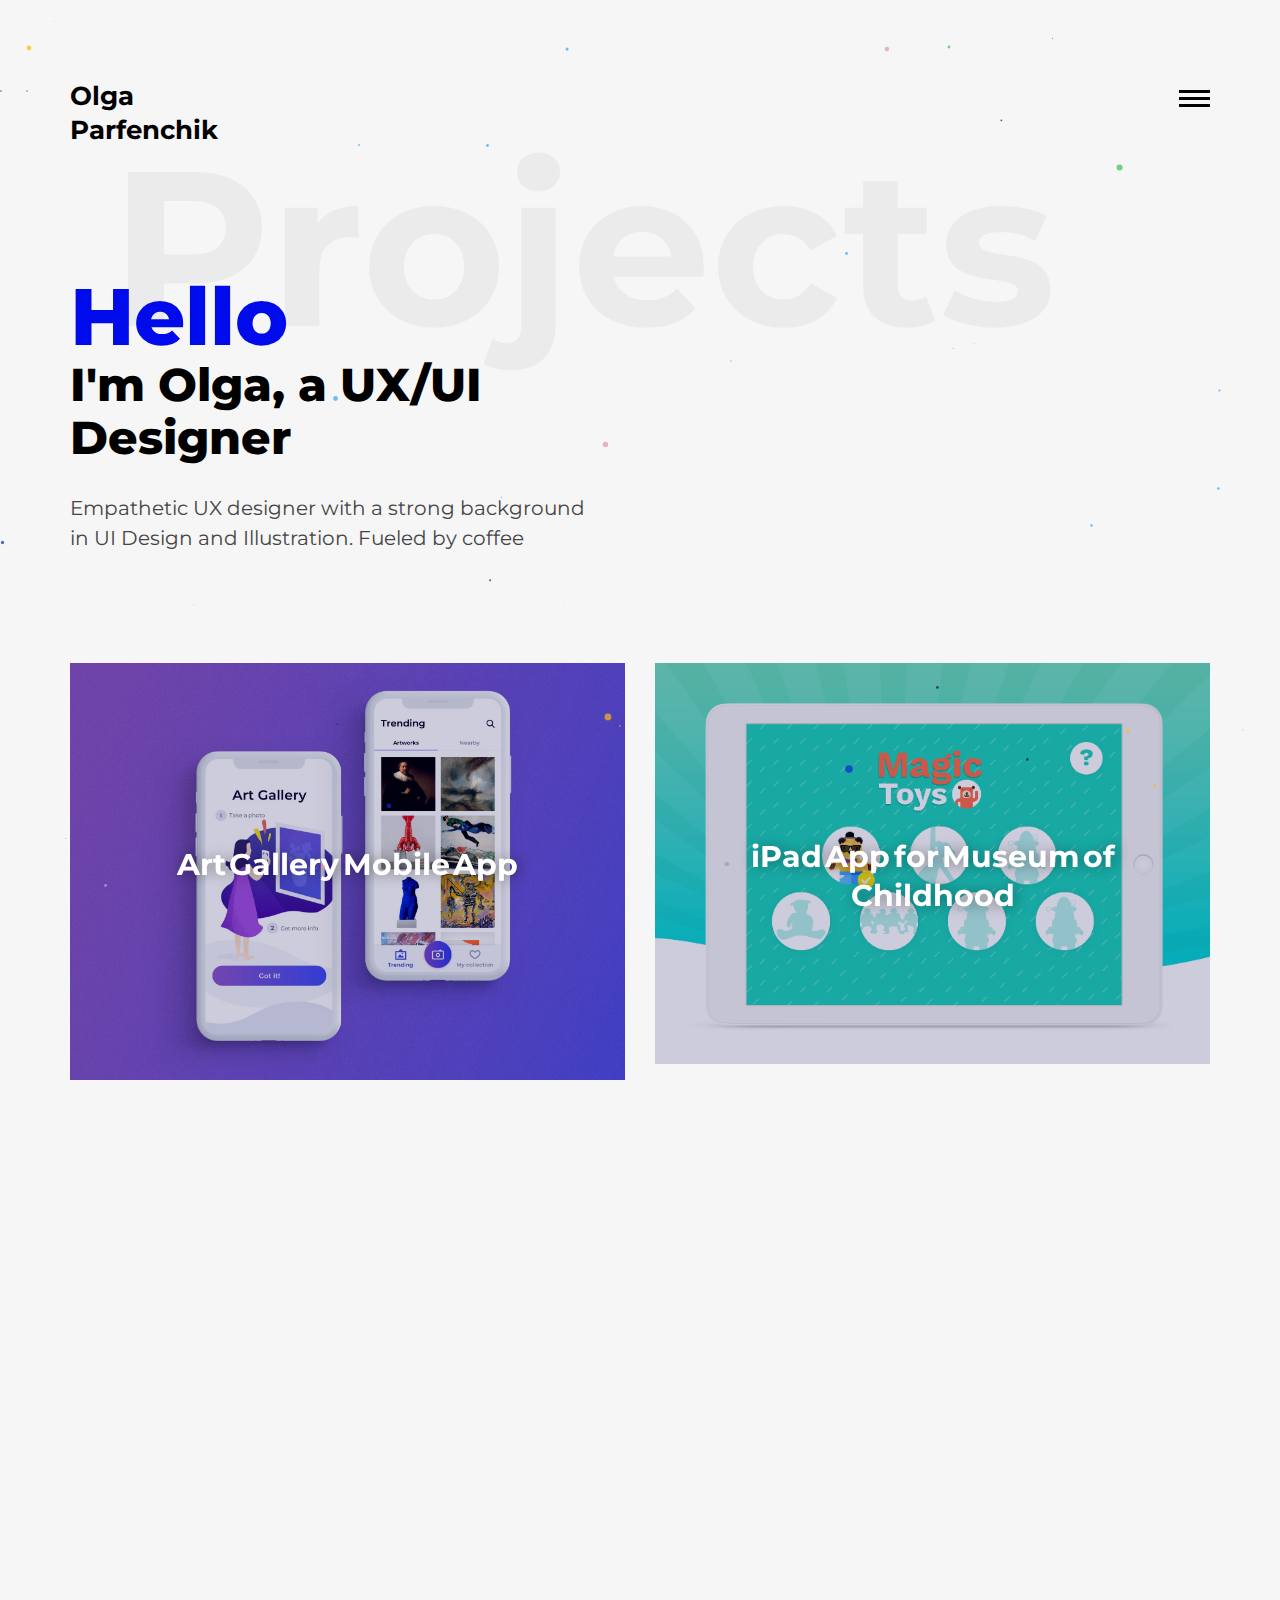
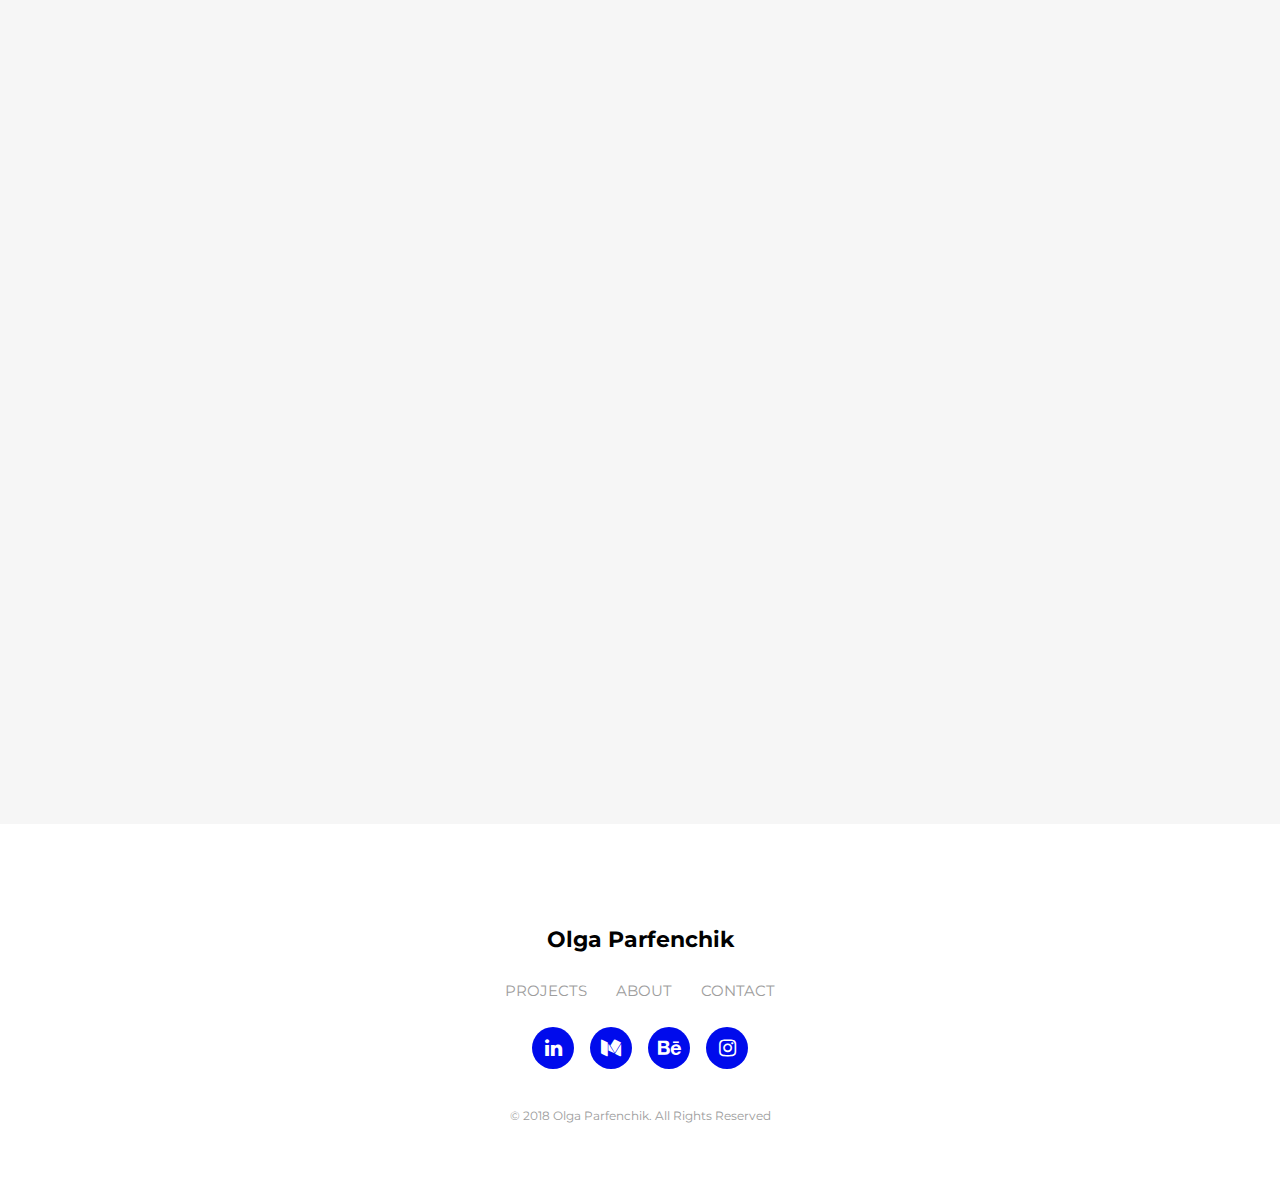
==== index.html @ 7a9e4ca9 "Case study link, homepage tagline" ====
<!DOCTYPE HTML>
 <html lang="en">
    <head>
        <meta name="viewport" content="width=device-width, initial-scale=1, maximum-scale=1" />
        <meta charset="utf-8">
        <!-- Description, Keywords and Author -->
        <meta name="description" content="">
        <meta name="author" content="">
        
        <title>Olga Parfenchik Portfolio</title>
        <link rel="shortcut icon" href="images/favicon.ico" type="image/x-icon">
        <!-- bootstrap -->
        <link href="css/bootstrap.min.css" rel="stylesheet" type="text/css">
        <!-- responsive -->
        <link href="css/responsive.css" rel="stylesheet" type="text/css">
        <!-- font-awesome -->
        <link href="css/font-awesome.min.css" rel="stylesheet" type="text/css">
        <!-- font-awesome -->
        <link href="css/effects/normalize.css" rel="stylesheet" type="text/css">
        <link href="css/effects/set2.css" rel="stylesheet" type="text/css">
        <link href="css/effects/component.css"  rel="stylesheet" type="text/css" >
         <!-- style -->
         <link href="css/style.css" rel="stylesheet" type="text/css">
         <!-- style -->
    </head>
    <body>
    
        <!-- header -->
        
            <header role="header">
                <div class="container">
                    <!-- logo -->
                        <h1>
                            <a href="index.html" title="Olga Parfenchik"><strong>Olga Parfenchik</strong></a>
                        </h1>
                    <!-- logo -->
                    <!-- nav -->
                    <nav role="header-nav" class="navy">
                        <ul>
                            <li class="nav-active"><a href="index.html" title="Work">Projects</a></li>
                            <li><a href="about.html" title="About">About</a></li>
                            <li><a href="contact.html" title="Contact">Contact</a></li>
                        </ul>
                    </nav>
                    <div class="deco-text">Projects</div>
                    <!-- nav -->
                </div>
            </header>
        <!-- header -->
        <!-- main -->
        <main role="main-home-wrapper" class="container">
            <div class="row">
            
                <section class="col-xs-12 col-sm-6 col-md-6 col-lg-6 ">
                    <article role="pge-title-content" id="home-title">
                        <header>
                            <h2><span>Hello</span> I'm Olga, a UX/UI Designer</h2>
                        </header>
                        <p>Empathetic UX designer with a strong background <br>in UI Design and Illustration. Fueled by coffee</p>
                    </article>
                </section>
                <div class="clearfix"></div>
                
                <section class="col-xs-12 col-sm-6 col-md-6 col-lg-6 grid">
                    <ul class="grid-lod effect-2" id="grid">
                        <li>
                            <figure class="effect-oscar">
                            <img src="images/home-images/iPhone_art.jpg" alt="" class="img-responsive"/>
                            <figcaption>
                                <div>
                                    <h2><span>Art Gallery Mobile App</span></h2>
                                    <p>If it is hard to understand contemporary art, you should check this App</p>
    
                                    <a href="project-art.html">View more</a>
                                </div>
                            </figcaption>
                        </figure>
                        </li>
                        <li>
                            <figure class="effect-oscar">

                            <img src="images/home-images/Garden-ecommerce.jpg" alt="" class="img-responsive"/>

                             <figcaption>
                                
                                <div>
                                    <h2><span>Eden Garden Ecommerce</span></h2>

                                    <p>UX Case Study for an group e-commerce project</p>

                                    <a href="works-details.html">View more</a>
                                </div>

                            </figcaption>

                          </figure>

                        </li>
                        <li>
                            <figure class="effect-oscar">
                            <img src="images/home-images/spacex.png" alt="" class="img-responsive"/>
                             <figcaption>
                                 <div>
                                    <h2><span>Concept Design for SpaceX</span></h2>
                                    <p>Exceptional opportunity to create a concept of Intranet system for SpaceX tender</p>
    
                                    <a href="works-details.html">View more</a>
                                 </div>
                            </figcaption>
                        </figure>
                        </li>
                        <!-- <li>
                            <figure class="effect-oscar">
                            <img src="images/home-images/image-4.jpg" alt="" class="img-responsive"/>
                             <figcaption>
                                <div>
                                    <h2><span>A Brand new Agency</span></h2>
                                    <p>Over 40,000 customers use our themes to power their</p>
                                    <a href="works-details.html">View more</a>
                                </div>
                            </figcaption>
                        </figure>
                        </li> -->
                    </ul>
                </section>
                
                <section class="col-xs-12 col-sm-6 col-md-6 col-lg-6 grid">
                    <ul class="grid-lod effect-2" id="grid">
                            <li>
                                <figure class="effect-oscar">
        
                                    <img src="images/home-images/iPad_childhood.png" alt="" class="img-responsive"/>
        
                                    <figcaption>
        
                                        <div>
                                            <h2><span>iPad App for Museum of Childhood</span></h2>
                                            <p>Turning Museum of childhood into a space designed for kids</p>
        
                                            <a href="project-childhood.html">View more</a>
                                        </div>
        
                                    </figcaption>
        
                                </figure>
        
                            </li>
                            
                            <li>
                                    <figure class="effect-oscar">
        
                                    <img src="images/home-images/scheduler.png" alt="" class="img-responsive"/>
        
                                    <figcaption>
                                        <div>
                                            <h2><span>Corporate Scheduler</span></h2>
        
                                            <p>Corporate solution for schedules of part-time employees</p>
        
                                            <a href="project-scheduler.html">View more</a>
                                        </div>
        
                                    </figcaption>
        
                                </figure>
        
                            </li>
                        <li>
                            <figure class="effect-oscar">
                            <img src="images/home-images/fitness_app.png" alt="" class="img-responsive"/>
                             <figcaption>
                                <div>
                                    <h2><span>Fitness &amp; Health Consulting App</span></h2>
                                    <p>App than helps users to reach out any nutrition specialist online</p>
                                    <a href="works-details.html">View more</a>
                                </div>
                            </figcaption>
                        </figure>
                        </li>
                        
                        <li>
                            <figure class="effect-oscar">
                            <img src="images/home-images/dreamfunda.png" alt="" class="img-responsive"/>
                             <figcaption>
                                <div>
                                    <h2><span>Sport Crowdfunding Platform</span></h2>
                                    <p>Crowdfunding platform for athletes from New Zealand</p>
                                    <a href="works-details.html">View more</a>
                                </div>
                            </figcaption>
                        </figure>
                        </li>
                        <!-- <li>
                            <figure class="effect-oscar">
                            <img src="images/home-images/boat-marketplace.jpg" alt="" class="img-responsive"/>
                             <figcaption>
                                <div>
                                    <h2><span>Boat Rental Marketplace</span></h2>
                                    <p>First marketplace solution for boat rentals in French Polynesia</p>
                                    <a href="works-details.html">View more</a>
                                </div>
                            </figcaption>
                        </figure>
                        </li> -->
                    </ul>
                </section>
                <div class="clearfix"></div>
            </div>
        </main>
        <!-- main -->
        <!-- footer -->
        <footer role="footer">
            <!-- logo -->
        
            <div class="footer-logo">
                    <a href="index.html" title="Olga Parfenchik"><strong>Olga Parfenchik</strong></a>
            </div>
            <!-- logo -->
            <!-- nav -->
            <nav role="footer-nav">
                <ul>
                    <li><a href="index.html" title="Work">Projects</a></li>
                    <li><a href="about.html" title="About">About</a></li>
                    <li><a href="contact.html" title="Contact">Contact</a></li>
                </ul>
            </nav>
            <!-- nav -->
            <ul role="social-icons">
                <li><a href="https://www.linkedin.com/in/olga-parfenchik/" target="_blank" title="Linkedin"><i class="fa fa-linkedin" aria-hidden="true"></i></a></li>
                
                <li><a href="https://medium.com/@olgaparf" target="_blank" title="Medium"><i class="fa fa-medium" aria-hidden="true"></i></a></li>
                <li><a href="https://www.behance.net/C0mma" target="_blank" title="Behance"><i class="fa fa-behance" aria-hidden="true"></i></a></li>
                <li><a href="https://www.instagram.com/paris_noir/" target="_blank" title="Instagram"><i class="fa fa-instagram" aria-hidden="true"></i></a></li>
            </ul>
            <p class="copy-right">&copy; 2018   Olga Parfenchik. All Rights Reserved</p>
        </footer>
        <!-- footer -->
    
        <!-- jQuery (necessary for Bootstrap's JavaScript plugins) -->
        <script src="js/jquery.min.js" type="text/javascript"></script>
        <!-- custom -->
        <script src="js/nav.js" type="text/javascript"></script>
        <script src="js/custom.js" type="text/javascript"></script>
        <!-- Include all compiled plugins (below), or include individual files as needed -->
        <script src="js/bootstrap.min.js" type="text/javascript"></script>
        <script src="js/effects/masonry.pkgd.min.js"  type="text/javascript"></script>
        <script src="js/effects/imagesloaded.js"  type="text/javascript"></script>
        <script src="js/effects/classie.js"  type="text/javascript"></script>
        <script src="js/effects/AnimOnScroll.js"  type="text/javascript"></script>
        <script src="js/effects/modernizr.custom.js"></script>
        <!-- jquery.countdown -->
        <script src="js/html5shiv.js" type="text/javascript"></script>
        <script src="js/bckg-balls.js"></script> <!-- Animated balls -->
    </body>
</html>
---- css/responsive.css ----
/* md */
@media (min-width: 992px) and (max-width: 1199px) {
    .comments-reply li section{ width:88%}
}
/* sm */
@media (min-width: 768px) and (max-width: 991px) {
    header[role="header"]{ 
        padding:8% 0;
    }
    header[role="header"] nav ul{ padding-top:10%}
    main[role="main-home-wrapper"] article[role="pge-title-content"],main[role="main-inner-wrapper"] article[role="pge-title-content"]{ padding-left:0}
    main[role="main-home-wrapper"] article[role="pge-title-content"] header,main[role="main-inner-wrapper"] article[role="pge-title-content"] header{ padding-top:0}
    main[role="main-home-wrapper"] article[role="pge-title-content"] header h2,main[role="main-inner-wrapper"] article[role="pge-title-content"] header h2{ font-size:34px}
    main[role="main-home-wrapper"] article p br{ display:none}
    footer[role="footer"]{ padding:30px 0}
    footer[role="footer"] nav{ padding:15px 0}
    main[role="main-inner-wrapper"] .about-content{ padding:5%}
    main[role="main-inner-wrapper"] .thumbnails-pan section figure figcaption{ margin:0 10%}
    section.blog-content figure .post-date{ padding-top:20px; height:100px; width:100px}
    article.contact-header[role="pge-title-content"] p a{padding-right:10px}
    .contat-from-wrapper{ margin-top:10px; padding:0 15px}
    .grid-lod li{ width:100% !important; position:static !important; display:inline-block}
    .grid-lod li img{ width:100%}
    .work-details,.blog-details{ padding:0; margin-top:0}
    .comments-reply li section{ width:88%}
}
/* xs */
@media (max-width: 767px) {
    header[role="header"]{ padding:8% 0;}
    header[role="header"] nav ul{ padding-top:10%}
    header[role="header"] nav ul > li{ font-size:30px}
    header[role="header"] nav ul > li > a{ line-height:55px}
    main[role="main-home-wrapper"] article[role="pge-title-content"],main[role="main-inner-wrapper"] article[role="pge-title-content"]{ padding-left:0}
    main[role="main-home-wrapper"] article[role="pge-title-content"] header,main[role="main-inner-wrapper"] article[role="pge-title-content"] header{ padding-top:10px}
    main[role="main-home-wrapper"] article[role="pge-title-content"] header h2,main[role="main-inner-wrapper"] article[role="pge-title-content"] header h2{ font-size:47px}
    main[role="main-home-wrapper"] article[role="pge-title-content"] header h2 span, main[role="main-inner-wrapper"] article[role="pge-title-content"] header h2 span{ font-size:60px;}
    main[role="main-home-wrapper"] article{ padding-bottom:30px}
    main[role="main-home-wrapper"] article p br{ display:none}
    footer[role="footer"]{ padding:40px 0}
    footer[role="footer"] nav{ padding:15px 0}
    main[role="main-inner-wrapper"] .about-content{ padding:5%}
    main[role="main-inner-wrapper"] .thumbnails-pan section figure{ margin-bottom:20px}
    article[role="pge-title-content"].blog-header,article[role="pge-title-content"].contact-header{ padding-bottom:30px}
    section.blog-content figure .post-date{ padding-top:20px; height:100px; width:100px}
    section.blog-content article{ padding:2% 5%; font-size:18px; line-height:24px;font-family: 'proxima_nova_cn_rgregular';}
    article.contact-header[role="pge-title-content"] p a{ font-size:18px; padding-right:10px}
    .contat-from-wrapper{ margin-top:10px; padding:0 15px}
    .contat-from-wrapper input[type="text"], .contat-from-wrapper input[type="email"]{ margin-bottom:20px}
    .contat-from-wrapper textarea{ margin-top:0}
    .work-details,.blog-details{ padding:0; margin-top:0}
    .work-images{ margin-top:0}
    .work-images li{ margin-bottom:0; width:100%}
    .work-images li figcaption h2{ font-size:18px;}
    .grid-lod li{ width:100% !important; position:static !important}
    .bog-header h3, .comments-pan h3, .commentys-form h4{ padding-bottom:0}
    .bog-header h2{ font-size:18px; line-height:26px}
    .bog-header{ padding-bottom:20px}
    .blog-details .enter-content{ margin-top:10px}
    .blog-details .enter-content p,.comments-reply li section{ font-size:14px; line-height:26px}
    .comments-pan h3{ padding-bottom:20px; margin-top:0}
    .comments-reply li section{ float:none; width:auto; padding-left:0}
    .comments-reply li figure{ margin-right:20px}
    .reply-pan{ margin-left:20px}
    .commentys-form input[type="text"], .commentys-form input[type="email"], .commentys-form input[type="url"], .commentys-form textarea{ margin-bottom:20px}
    .commentys-form textarea{ margin-top:0; margin-bottom:0}
    
}
---- css/effects/set2.css ----
.grid {

	position: relative;

	list-style: none; overflow:hidden; 

	text-align: center;

}



/* Common style */

.grid figure {

	position: relative;
	
	margin-bottom:31px;

	overflow: hidden;

	min-width: 100%;

	max-width: 100%;

	width:100%;

	height: 100%; min-height:100%;

	/* background: #3085a3; */

	text-align: center;

	cursor: pointer;

}



.grid figure img {

	position: relative;

	display: block;

	min-height: 100%;

	max-width: 100%;

	opacity: 0.8;

}



.grid figure figcaption {

	padding:0;

	color: #fff;

	/* text-transform: uppercase; */

	font-size: 1.25em;

	-webkit-backface-visibility: hidden;

	backface-visibility: hidden;

	line-height:100%;

}

.grid figure figcaption header a{}

.grid figure figcaption::before,

.grid figure figcaption::after {

	pointer-events: none;

}



.grid figure figcaption,

.grid figure figcaption a {

	position: absolute;

	top: 0;

	left: 0;

	width: 100%;

	height: 100%;

}



/* Anchor will cover the whole item by default */

/* For some effects it will show as a button */

.grid figure figcaption a {

	z-index: 1000;

	text-indent: 200%;

	white-space: nowrap;

	font-size: 0;

	opacity: 0;

}



.grid figure h2 {

	word-spacing: -0.15em;

	font-weight:400; color:#FFF;

}



.grid figure h2 span {

	font-weight: 800;

}



.grid figure h2,

.grid figure p {

	margin: 0;

}



.grid figure p {

	letter-spacing: 1px;

	font-size:16px; line-height:22px;

}





/* Individual effects */




/*---------------*/

/***** Oscar *****/

/*---------------*/



figure.effect-oscar {

	/*background: -webkit-linear-gradient(45deg, #22682a 0%, #9b4a1b 40%, #3a342a 100%);

	background: linear-gradient(45deg, #22682a 0%,#9b4a1b 40%,#3a342a 100%);*/

	background-color:rgb(0,11,236);

}



figure.effect-oscar img {

	opacity: 1;

	-webkit-transition: opacity 0.35s;

	transition: opacity 0.35s;

}



figure.effect-oscar figcaption {
	display:flex;
	align-items: center;
	justify-content: center;
	background-image: linear-gradient(rgba(0,0,78,0.2), rgba(0,0,78,0.2));

	padding: 4em;

	background-color: rgba(58,52,42,0);

	-webkit-transition: background-color 0.35s;

	transition: background-color 0.35s;

}



figure.effect-oscar figcaption::before {

	position: absolute;

	top: 30px;

	right: 30px;

	bottom: 30px;

	left: 30px;

	/* border: 1px solid #fff; */

	content: '';

}



figure.effect-oscar h2 {

	font-weight:400;	

	margin: 0 0 10px 0;
	/* margin: 50% 0; */

	-webkit-transition: -webkit-transform 0.35s;

	transition: transform 0.35s;

	-webkit-transform: translate3d(0,100%,0);

	transform: translate3d(0,50%,0);

	text-shadow: 2px 1px 14px rgba(0,0,0,0.4);

}

figure.effect-oscar h2 span{

	font-weight:700

}

figure.effect-oscar figcaption::before,

figure.effect-oscar p {

	font-weight:400;

	opacity: 0;

	-webkit-transition: opacity 0.35s, -webkit-transform 0.35s;

	transition: opacity 0.35s, transform 0.35s;

	-webkit-transform: scale(0);

	transform: scale(0);

}



figure.effect-oscar:hover h2 {

	-webkit-transform: translate3d(0,0,0);

	transform: translate3d(0,0,0);

}



figure.effect-oscar:hover figcaption::before,

figure.effect-oscar:hover p {

	opacity: 1;

	-webkit-transform: scale(1);

	transform: scale(1);

}



figure.effect-oscar:hover figcaption {

	background-color: rgba(58,52,42,0);

}



figure.effect-oscar:hover img {

	opacity: 0.3;

}



@media screen and (max-width: 50em) {

	.content {

		padding: 0 10px;

		text-align: center;

	}

	.grid figure {

		display: inline-block;

		float: none;

		margin: 10px auto;

		width: 100%;

	}

}

@media (min-width: 768px) and (max-width: 991px) {

	figure.effect-oscar figcaption::before{ left:10px; right:10px; top:10px; bottom:10px;}

	figure.effect-oscar figcaption{ padding:0em}

	figure.effect-oscar h2{ font-size:20px;}

	figure.effect-oscar p{ font-size:13px;  padding:2%; display:block; width:90%; margin:0 auto;}

}



@media (max-width: 767px) {

	figure.effect-oscar figcaption::before{ left:10px; right:10px; top:10px; bottom:10px;}

	figure.effect-oscar figcaption{ padding:0em}

	figure.effect-oscar h2{ font-size:15px;}

	figure.effect-oscar p{ font-size:13px;  padding:2%; display:block; width:90%; margin:0 auto;}

}
---- css/effects/component.css ----
.grid-lod {
	/*max-width: 69em;
	list-style: none;
	margin: 30px auto;
	padding: 0;*/
}

.grid-lod li {
	display: block;
/*	float: left;
	padding: 7px;
	width: 33%;*/
	opacity: 0;
}

.grid-lod li.shown,
.no-js .grid-lod li,
.no-cssanimations .grid-lod li {
	opacity: 1;
}

.grid-lod li a,
.grid-lod li img {
	outline: none;
	border: none;
	display: block;
	max-width: 100%;
}

/* Effect 1: opacity */
.grid-lod.effect-1 li.animate {
	-webkit-animation: fadeIn 0.65s ease forwards;
	animation: fadeIn 0.65s ease forwards;
}

@-webkit-keyframes fadeIn {
	0% { }
	100% { opacity: 1; }
}

@keyframes fadeIn {
	0% { }
	100% { opacity: 1; }
}

/* Effect 2: Move Up */
.grid-lod.effect-2 li.animate {
	-webkit-transform: translateY(200px);
	transform: translateY(200px);
	-webkit-animation: moveUp 0.65s ease forwards;
	animation: moveUp 0.65s ease forwards;
}

@-webkit-keyframes moveUp {
	0% { }
	100% { -webkit-transform: translateY(0); opacity: 1; }
}

@keyframes moveUp {
	0% { }
	100% { -webkit-transform: translateY(0); transform: translateY(0); opacity: 1; }
}

/* Effect 3: Scale up */
.grid-lod.effect-3 li.animate {
	-webkit-transform: scale(0.6);
	transform: scale(0.6);
	-webkit-animation: scaleUp 0.65s ease-in-out forwards;
	animation: scaleUp 0.65s ease-in-out forwards;
}

@-webkit-keyframes scaleUp {
	0% { }
	100% { -webkit-transform: scale(1); opacity: 1; }
}

@keyframes scaleUp {
	0% { }
	100% { -webkit-transform: scale(1); transform: scale(1); opacity: 1; }
}

/* Effect 4: fall perspective */
.grid-lod.effect-4 {
	-webkit-perspective: 1300px;
	perspective: 1300px;
}

.grid-lod.effect-4 li.animate {
	-webkit-transform-style: preserve-3d;
	transform-style: preserve-3d;
	-webkit-transform: translateZ(400px) translateY(300px) rotateX(-90deg);
	transform: translateZ(400px) translateY(300px) rotateX(-90deg);
	-webkit-animation: fallPerspective .8s ease-in-out forwards;
	animation: fallPerspective .8s ease-in-out forwards;
}

@-webkit-keyframes fallPerspective {
	0% { }
	100% { -webkit-transform: translateZ(0px) translateY(0px) rotateX(0deg); opacity: 1; }
}

@keyframes fallPerspective {
	0% { }
	100% { -webkit-transform: translateZ(0px) translateY(0px) rotateX(0deg); transform: translateZ(0px) translateY(0px) rotateX(0deg); opacity: 1; }
}

/* Effect 5: fly (based on http://lab.hakim.se/scroll-effects/ by @hakimel) */
.grid-lod.effect-5 {
	-webkit-perspective: 1300px;
	perspective: 1300px;
}

.grid-lod.effect-5 li.animate {
	-webkit-transform-style: preserve-3d;
	transform-style: preserve-3d;
	-webkit-transform-origin: 50% 50% -300px;
	transform-origin: 50% 50% -300px;
	-webkit-transform: rotateX(-180deg);
	transform: rotateX(-180deg);
	-webkit-animation: fly .8s ease-in-out forwards;
	animation: fly .8s ease-in-out forwards;
}

@-webkit-keyframes fly {
	0% { }
	100% { -webkit-transform: rotateX(0deg); opacity: 1; }
}

@keyframes fly {
	0% { }
	100% { -webkit-transform: rotateX(0deg); transform: rotateX(0deg); opacity: 1; }
}

/* Effect 6: flip (based on http://lab.hakim.se/scroll-effects/ by @hakimel) */
.grid-lod.effect-6 {
	-webkit-perspective: 1300px;
	perspective: 1300px;
}

.grid-lod.effect-6 li.animate {
	-webkit-transform-style: preserve-3d;
	transform-style: preserve-3d;
	-webkit-transform-origin: 0% 0%;
	transform-origin: 0% 0%;
	-webkit-transform: rotateX(-80deg);
	transform: rotateX(-80deg);
	-webkit-animation: flip .8s ease-in-out forwards;
	animation: flip .8s ease-in-out forwards;
}

@-webkit-keyframes flip {
	0% { }
	100% { -webkit-transform: rotateX(0deg); opacity: 1; }
}

@keyframes flip {
	0% { }
	100% { -webkit-transform: rotateX(0deg); transform: rotateX(0deg); opacity: 1; }
}

/* Effect 7: helix (based on http://lab.hakim.se/scroll-effects/ by @hakimel) */
.grid-lod.effect-7 {
	-webkit-perspective: 1300px;
	perspective: 1300px;
}

.grid-lod.effect-7 li.animate {
	-webkit-transform-style: preserve-3d;
	transform-style: preserve-3d;
	-webkit-transform: rotateY(-180deg);
	transform: rotateY(-180deg);
	-webkit-animation: helix .8s ease-in-out forwards;
	animation: helix .8s ease-in-out forwards;
}

@-webkit-keyframes helix {
	0% { }
	100% { -webkit-transform: rotateY(0deg); opacity: 1; }
}

@keyframes helix {
	0% { }
	100% { -webkit-transform: rotateY(0deg); transform: rotateY(0deg); opacity: 1; }
}

/* Effect 8:  */
.grid-lod.effect-8 {
	-webkit-perspective: 1300px;
	perspective: 1300px;
}

.grid-lod.effect-8 li.animate {
	-webkit-transform-style: preserve-3d;
	transform-style: preserve-3d;
	-webkit-transform: scale(0.4);
	transform: scale(0.4);
	-webkit-animation: popUp .8s ease-in forwards;
	animation: popUp .8s ease-in forwards;
}

@-webkit-keyframes popUp {
	0% { }
	70% { -webkit-transform: scale(1.1); opacity: .8; -webkit-animation-timing-function: ease-out; }
	100% { -webkit-transform: scale(1); opacity: 1; }
}

@keyframes popUp {
	0% { }
	70% { -webkit-transform: scale(1.1); transform: scale(1.1); opacity: .8; -webkit-animation-timing-function: ease-out; animation-timing-function: ease-out; }
	100% { -webkit-transform: scale(1); transform: scale(1); opacity: 1; }
}

@media screen and (max-width: 900px) {
	.grid-lod li {
		width: 50%;
	}
}

@media screen and (max-width: 400px) {
	.grid-lod li {
		width: 100%;
	}
}
---- css/style.css ----
/*
    Theme Name: avana LLC
    
    1. Body style
    2. Header
    3. Main
    4. Footer
    5. About
*/
/* @import url(https://fonts.googleapis.com/css?family=Open+Sans:400,300,300italic,400italic,600,600italic,700,700italic,800,800italic); */
@import url(https://fonts.googleapis.com/css?family=Montserrat:300,400,700);
html {
    -ms-text-size-adjust: 100%;
    -webkit-text-size-adjust: 100%;
}
*, *:before, *:after {
    -webkit-box-sizing: border-box;
    -moz-box-sizing: border-box;
    box-sizing: border-box;
}
input, textarea {
    -webkit-appearance: none;
    -webkit-border-radius: 0;
    border-radius: 0;
}
button, html input[type="button"],/* 1 */ input[type="reset"], input[type="submit"] {
    -webkit-appearance: button;
    cursor: pointer;
 *overflow:visible;
}
body, img,.commentys-form input[type="text"],.commentys-form input[type="email"],.commentys-form input[type="url"],.commentys-form textarea {
    transition: all .2s linear;
    -o-transition: all .2s linear;
    -moz-transition: all .2s linear;
    -webkit-transition: all .2s linear;
}
html, body, div, span, object, iframe, h1, h2, h3, h4, h5, h6, p, blockquote, pre, abbr, address, cite, code, del, dfn, em, img, ins, kbd, q, samp, small, strong, sub, sup, var, b, i, dl, dt, dd, ol, ul, li, fieldset, form, label, legend, table, caption, tbody, tfoot, thead, tr, th, td, article, aside, canvas, details, figcaption, figure, footer, header, hgroup, menu, nav, section, summary, time, mark, audio, video, input, main {
    -webkit-box-sizing: border-box;
    -moz-box-sizing: border-box;
    box-sizing: border-box;
    margin: 0;
    padding: 0;
    vertical-align: baseline;
    border: 0;
    outline: 0;
}
h2, h3 {
    margin-top: 20px;
    margin-bottom: 10px;
}
article, aside, details, figcaption, figure, footer, header, hgroup, menu, nav, section, img, main {
    display: block
}
audio, canvas, video {
    display: inline-block;
 *display:inline;
 *zoom:1
}
blockquote:before, blockquote:after, q:before, q:after {
    content: '';
    content: none;
}
.clear {
    clear: both;
    line-height: 0;
    height: 0;
}
a {
    text-decoration: none;
    outline: none;
    color: #010101;
    transition-delay: 0s;
    transition-duration: 0.6s;
    transition-property: all;
    transition-timing-function: ease;
}
i {
    transition-delay: 0s;
    transition-duration: 0.6s;
    transition-property: all;
    transition-timing-function: ease;
}
a:focus, img:focus, button:focus, .btn:focus {outline: none;}
::-moz-selection {background-color:rgb(0,11,236);color:#fff;text-shadow:none;}
::selection {background-color: rgb(0,11,236);color: #fff;text-shadow: none;}
@font-face {
    font-family: 'Montserrat', sans-serif;
}
/*===== Header ===*/
header[role="header"]{ padding-top:80px; padding-bottom:39px}
header[role="header"] h1{ padding:0; margin:0}
header[role="header"] h1 > a{ max-width:66px; display:block; float:left}
header[role="header"] nav{ padding-top:10px;transition-delay: 0s;
transition-duration: 0.6s;transition-property: all;transition-timing-function: ease;}
header[role="header"] nav ul{ display:none; position: fixed; z-index:60; text-align:center; width:100%; height:100%; top:0; left:0; right:0; background-color:rgba(255,255,255,0.9); padding:0; margin:0; padding-top:100px;}
header[role="header"] nav ul > li{ font-weight:800; font-size:42px; display:block}
header[role="header"] nav ul > li > a{ display:block; line-height:72px; color:#000}
header[role="header"] nav ul > li:hover a,header[role="header"] nav ul > li.nav-active a{ text-decoration:none; color:rgb(0,11,236)}
header[role="header"] nav #menu-button {width: 31px;font-size: 0;float: right;height: 19px;position: relative; z-index:70;
-webkit-transform: rotate(0deg);-moz-transform: rotate(0deg);-o-transform: rotate(0deg);transform: rotate(0deg);-webkit-transition: .5s ease-in-out;-moz-transition: .5s ease-in-out;-o-transition: .5s ease-in-out;transition: .5s ease-in-out;cursor: pointer;}
header[role="header"] nav #menu-button span {display: block;position: absolute;z-index: 60;height: 3px;
width: 100%;background: #111111;opacity: 1;left: 0;
-webkit-transform: rotate(0deg);-moz-transform: rotate(0deg);-o-transform: rotate(0deg);
transform: rotate(0deg);-webkit-transition: .25s ease-in-out;-moz-transition: .25s ease-in-out;-o-transition: .25s ease-in-out;transition: .25s ease-in-out;}
header[role="header"] nav #menu-button span {background: #010101;}
header[role="header"] nav #menu-button span:nth-child(1) {top:0px;}
header[role="header"] nav #menu-button span:nth-child(2) {top:7px;}
header[role="header"] nav #menu-button span:nth-child(3) {top:14px;}
header[role="header"] nav #menu-button.open span:nth-child(1) {top: 10px;
-webkit-transform: rotate(135deg);-moz-transform: rotate(135deg);-o-transform: rotate(135deg);transform: rotate(135deg);}
header[role="header"] nav #menu-button.open span:nth-child(2) {opacity: 0;left: -60px;}
header[role="header"] nav #menu-button.open span:nth-child(3) {top: 10px;
-webkit-transform: rotate(-135deg);-moz-transform: rotate(-135deg);-o-transform: rotate(-135deg);transform: rotate(-135deg);}
/*===== main ===*/
main[role="main-home-wrapper"],main[role="main-inner-wrapper"] { padding-bottom:90px}
main[role="main-home-wrapper"] article[role="pge-title-content"],main[role="main-inner-wrapper"] article[role="pge-title-content"]{ padding-left:0px; padding-bottom:40px} /*150px*/
#home-title{
    padding-bottom: 110px;
}
main[role="main-home-wrapper"] article[role="pge-title-content"] header,main[role="main-inner-wrapper"] article[role="pge-title-content"] header{ padding-bottom:19px; padding-top:83px}
main[role="main-home-wrapper"] article[role="pge-title-content"] header h2,main[role="main-inner-wrapper"] article[role="pge-title-content"] header h2{ font-size:46px; line-height:53px; color:#000; font-weight:800} /*#404040;*/
main[role="main-home-wrapper"] article[role="pge-title-content"] header h2 span,main[role="main-inner-wrapper"] article[role="pge-title-content"] header h2 span{ display:block; font-size:80px; color:rgb(0,11,236); padding-bottom:15px}
main[role="main-home-wrapper"] article[role="pge-title-content"] p,main[role="main-inner-wrapper"] article[role="pge-title-content"] p{ font-size:20px; line-height:30px; color:#454545}
/*===== footer ===*/
footer[role="footer"]{ background-color:#FFF; padding-top:100px; padding-bottom:77px}
footer[role="footer"] > h1 a{ margin:0 auto; display:block; max-width:66px;}
footer[role="footer"] nav{ padding-top:25px; padding-bottom:25px}
footer[role="footer"] nav > ul{ text-align:center; padding:0; margin:0}
footer[role="footer"] nav > ul > li{ display: inline-block; text-transform:uppercase; font-size:15px; margin:0 13px}
footer[role="footer"] nav > ul > li > a{ color:#9d9d9d}
footer[role="footer"] nav > ul > li:hover a{ text-decoration:none; color:rgb(0,11,236)}
footer[role="footer"] ul[role="social-icons"]{ padding:0; margin:0; text-align:center; padding-bottom:40px;}
footer[role="footer"] ul[role="social-icons"] > li{ display: inline-block; margin:0 6.5px}
footer[role="footer"] ul[role="social-icons"] > li > a{ display:block; width:42px; height:42px; background-color:rgb(0,11,236); color:#FFF; line-height:42px; font-size:20px; border-radius:100%; text-align:center}
footer[role="footer"] ul[role="social-icons"] > li:hover a{ background-color:#000000}
footer[role="footer"] .copy-right{ text-align:center; display:block; font-size:12px; line-height:13px; color:#9c9c9c}
/*===== About ===*/
main[role="main-inner-wrapper"] .about-content{ background-color:rgba(0,11,236,0.9); padding-top:57px; padding-left:70px; padding-right:67px; padding-bottom:58px; margin-top: 60px;}
main[role="main-inner-wrapper"] .about-content p{ font-size:17px; line-height:30px; color:#FFF; padding-bottom:20px}
main[role="main-inner-wrapper"] .thumbnails-pan{ padding-top:30px}
main[role="main-inner-wrapper"] .thumbnails-pan section figure{ background-color:#FFF; position:relative; overflow:hidden; cursor:pointer}
main[role="main-inner-wrapper"] .thumbnails-pan section figure,main[role="main-inner-wrapper"] .thumbnails-pan section figure, img,main[role="main-inner-wrapper"] .thumbnails-pan section figure figcaption,section.blog-content figure,section.blog-content figure img,section.blog-content  article{transition-delay: 0s;transition-duration: 0.6s;transition-property: all;transition-timing-function: ease;}
main[role="main-inner-wrapper"] .thumbnails-pan section figure figcaption{ position:absolute; bottom:-50%; left:0; right:0; background-color:rgb(0,11,236); margin:0 69px; text-align:center; color:#FFF; padding-top:16px; padding-bottom:27px}
main[role="main-inner-wrapper"] .thumbnails-pan section figure figcaption h3{ font-size:21px; line-height:22px; font-weight:300}
main[role="main-inner-wrapper"] .thumbnails-pan section figure figcaption h5{ text-transform:uppercase; font-size:13px; line-height:14px; font-weight:bold}
main[role="main-inner-wrapper"] .thumbnails-pan section figure:hover,section.blog-content:hover article{ background-color:rgb(0,11,236); color:#FFF}
main[role="main-inner-wrapper"] .thumbnails-pan section figure:hover img,section.blog-content:hover figure img{-webkit-transform: scale3d(1.08,1.08,2);transform: scale3d(1.08,1.08,2); opacity:0.5}
main[role="main-inner-wrapper"] .thumbnails-pan section figure:hover figcaption{ bottom:0;}
/*===== Blog ===*/
article[role="pge-title-content"].blog-header{ padding-bottom:218px}
section.blog-content{ margin-bottom:29px}
section.blog-content figure{ overflow:hidden; position:relative;background-color: rgba(255,255,255,0.4); cursor:pointer}
section.blog-content figure .post-date{ text-align:center; color:#FFF; font-weight:800; font-size:14px; line-height:18px; text-transform:uppercase; display:block; background-color:rgb(0,11,236); width:130px; height:130px; position:absolute; left:0; top:0; padding-top:41px; z-index:50}
section.blog-content figure .post-date span{ font-size:50px; line-height:35px; display:block}
section.blog-content  article{ font-size:21px; line-height:30px; color:#FFF;  font-weight:800; color:#343434; padding-left:42px; padding-top:33px; padding-bottom:31px;}
section.blog-content:hover figure img{ opacity:0.5}
/*===== Contact ===*/
article[role="pge-title-content"].contact-header{ padding-bottom:218px}
article[role="pge-title-content"].contact-header p a{ color:#343434; padding-right:34px}
article[role="pge-title-content"].contact-header p a:hover{color:rgb(0,11,236); text-decoration:none}
.demo-wrapper {width: 100%;margin: 0 auto;height:499px;}
#surabaya {width: 100%;height: 100%;}
.error_message{ color:#e84d49}
#success_page h3,#success_page p{color:#60ca6f }
.contat-from-wrapper{ padding:0 69px; margin-top:108px}
.contat-from-wrapper input[type="text"],.contat-from-wrapper input[type="email"],.contat-from-wrapper textarea{ width:100%; display:block; outline:none; border-bottom:1px solid #bbbbbb; background-color:inherit; color:#404040; font-size:21px; line-height:23px; padding-bottom:24px}
.contat-from-wrapper input[type="text"]:focus,.contat-from-wrapper input[type="email"]:focus,.contat-from-wrapper textarea:focus{ border-bottom-color:#9f9e9e}
.contat-from-wrapper form ::-webkit-input-placeholder { color:#404040; }
.contat-from-wrapper form ::-moz-placeholder { color:#404040; } /* firefox 19+ */
.contat-from-wrapper form :-ms-input-placeholder { color:#404040; } /* ie */
.contat-from-wrapper form input:-moz-placeholder { color:#404040; }
.contat-from-wrapper textarea{ border-bottom:1px solid #bbbbbb; border-left:none; border-right:none; border-top:none; height:77px; margin-top:56px}
.contat-from-wrapper input[type="submit"]{ display:block; border:none; outline:none; width:200px; line-height:60px; text-transform:uppercase; font-size:21px; color:#FFF; font-weight:800; letter-spacing:2px; background-color:rgb(0,11,236); margin:41px auto; margin-bottom:0}
.contat-from-wrapper input[type="submit"]:hover{background-color:#000}
/*== Work Details ==*/
.work-details,.blog-details{ padding:0 69px; margin-top:73px}
.work-details header h2{ color:#000; font-size:36px; font-weight:800}
.work-details header a, center a { display:inline-block; color:rgb(0,11,236); font-size:18px;font-weight:800;padding-top:3px}
.work-details header a i{ color:rgb(0,11,236); /*padding-left:10px*/}
.work-details header a span{ padding-left: 8px}
.work-details header a:hover{ color:#0d0d0d; text-decoration:none}
.work-details header a:hover i{ color:#0d0d0d}
.work-details p{ font-size:16px; color:#666666; line-height:30px; margin-bottom:20px; font-weight:300}
.work-details p strong{ font-weight:800; color: #000;}
.work-images{ margin-top:46px}
.work-images li{ margin-bottom:50px}
/*== Blog Details ==*/
.bog-header { padding-bottom:62px}
.bog-header h3,.comments-pan h3,.commentys-form h4{ color:#404040;font-weight:800; padding-bottom:24px; display:block}
.bog-header h3 span{ color:rgb(0,11,236)}
.bog-header h2{ font-size:36px; font-weight:normal}
.blog-details .enter-content{ margin-top:62px}
.blog-details .enter-content p{ font-size:16px; line-height:30px; font-weight:300; margin-bottom:23px}
.comments-pan{border-top:2px solid #dedede; padding-top:15px}
.comments-pan h3{border-bottom:2px solid #dedede; padding-bottom:34px; margin-bottom:52px}
.comments-reply,.reply-pan{ padding:0; margin:0; list-style:none}
.comments-reply li{ display:block; border-bottom:2px solid #dedede; overflow:hidden; padding-bottom:51px; margin-bottom:39px}
.comments-reply li figure{ float:left; width:70px; background-color:#000}
.comments-reply li section{ float:left; padding-left:30px; font-size:16px; line-height:30px; font-weight:300; color:#343434;width: 92%;}
.comments-reply li section .date-pan{ font-size:14px; line-height:18px; padding-bottom:25px}
.comments-reply li section h4{font-weight:800; color:#404040; font-size:21px; margin-bottom:6px; margin-top:0}
.comments-reply li section h4 a{ font-size:16px; color:rgb(0,11,236);font-weight:400; display:inline-block; padding-left:20px}
.reply-pan{ clear:both; display:block; margin-left:100px;padding-top:39px }
.reply-pan li{ border-bottom:none;border-top:2px solid #dedede; padding-bottom:0; margin-bottom:0;padding-top:38px;}
.commentys-form h4{ font-size:24px}
.commentys-form form{ margin-top:30px}
.commentys-form input[type="text"],.commentys-form input[type="email"],.commentys-form input[type="url"],.commentys-form textarea{ font-size:21px; line-height:22px; color:#404040; padding-bottom:26px; border-bottom:2px solid #bbbbbb; width:100%; display:block; border-left:none; border-right:none; border-top:none; background-color:transparent; outline:none}
.commentys-form textarea{ margin-top:57px}
.commentys-form input[type="text"]:focus,.commentys-form input[type="email"]:focus,.commentys-form input[type="url"]:focus,.commentys-form textarea:focus{ border-bottom-color:#000}
.commentys-form input[type="button"]{ padding:0 36px; text-transform:uppercase; display:inline-block; font-size:21px; line-height:60px; color:#FFF; font-weight: bold; text-align:center; border:none; outline:none; background-color:rgb(0,11,236); margin-top:50px}
.commentys-form input[type="button"]:hover{ background-color:#ff5c5c}
.deco-text{
    color: #ebebeb;
    font-size: 220px;
    font-weight: bold;
    position: absolute;
    margin-left: 40px;
    /* margin-left: 5%;
    margin-right: auto;  */
}
.img-profile{
    border-radius: 50%;
    width: 50%;
    margin-top: 40px;
    /* margin-left: auto;
    margin-right: auto; */
}
.footer-logo{
    font-size: 22px;
    text-align: center;
}
.project-progress{
    font-size: 36px;
    font-weight: bold;
    text-align: center;
    color: #bebebe;
    padding: 50px 0px;
    margin: 30px;
    /* background-color: #fff; */
}
.ball {
    position: absolute;
    border-radius: 100%;
    opacity: 0.7;
  }
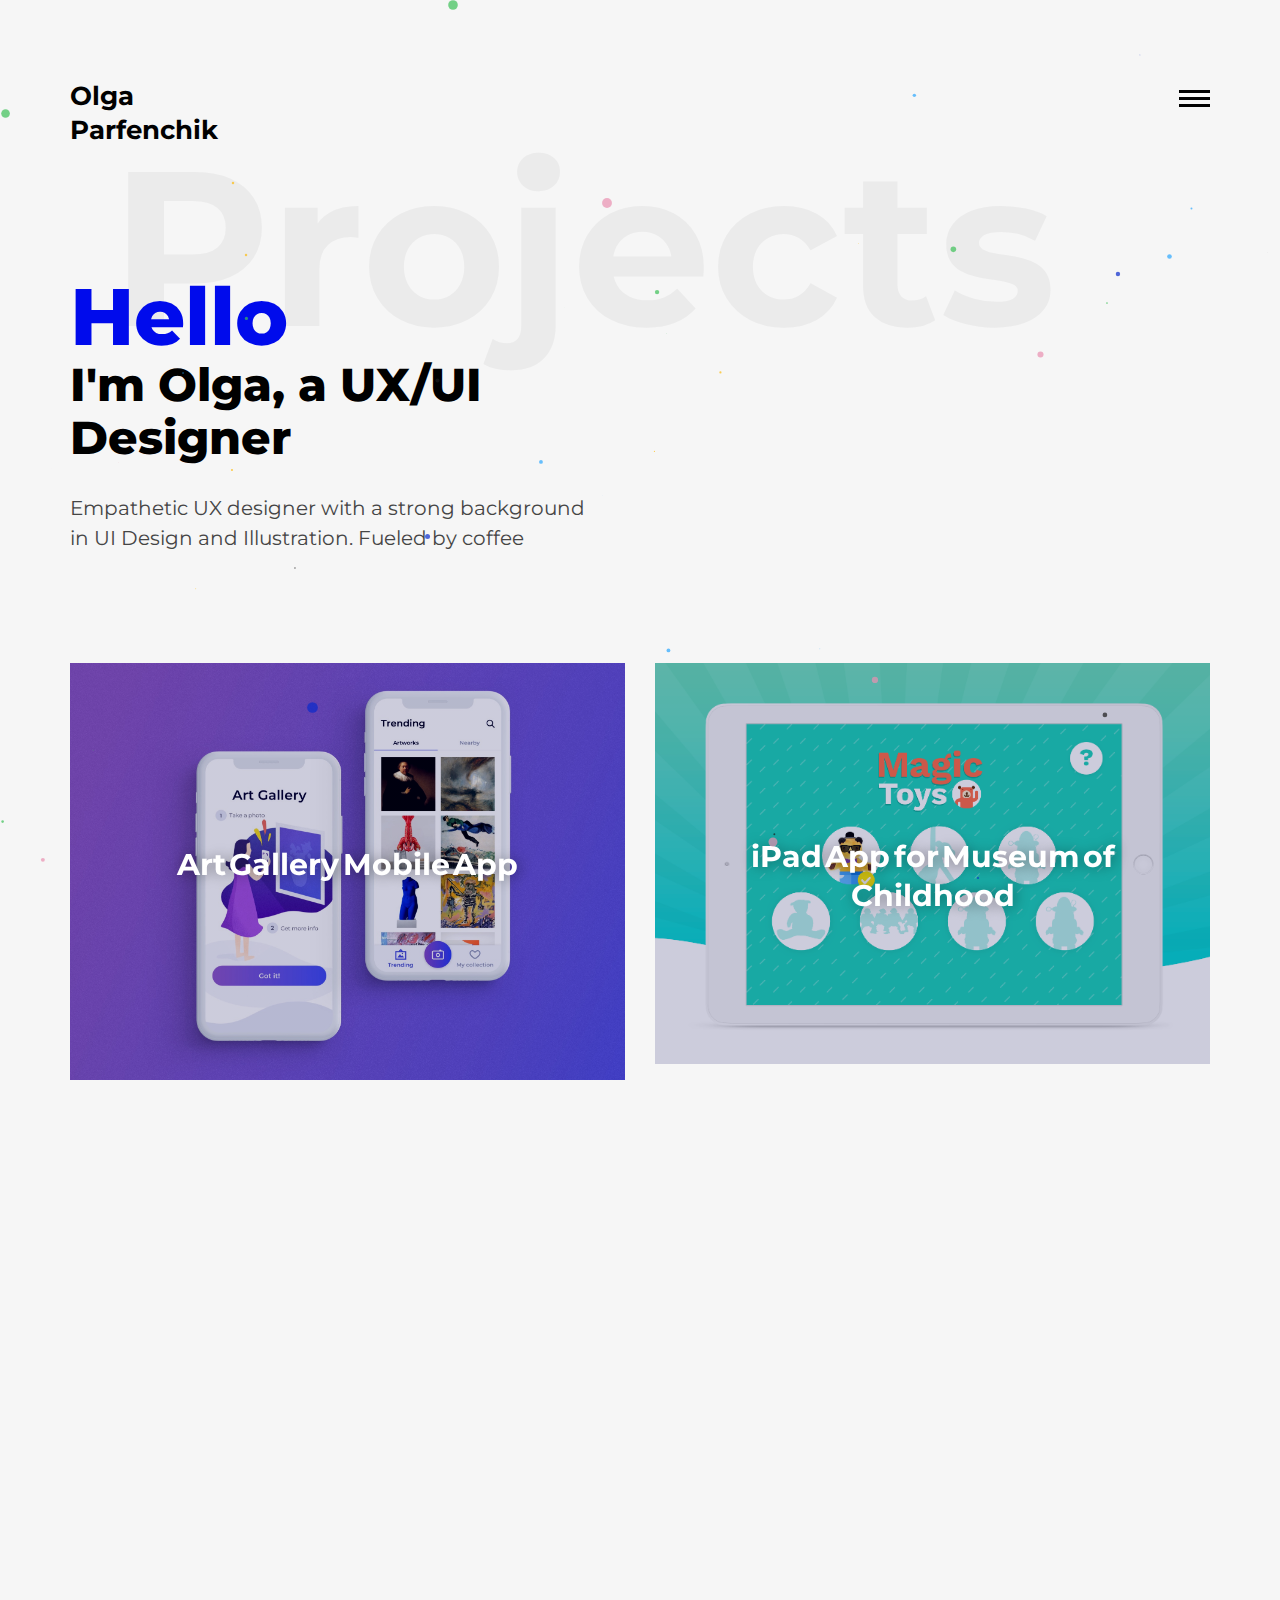
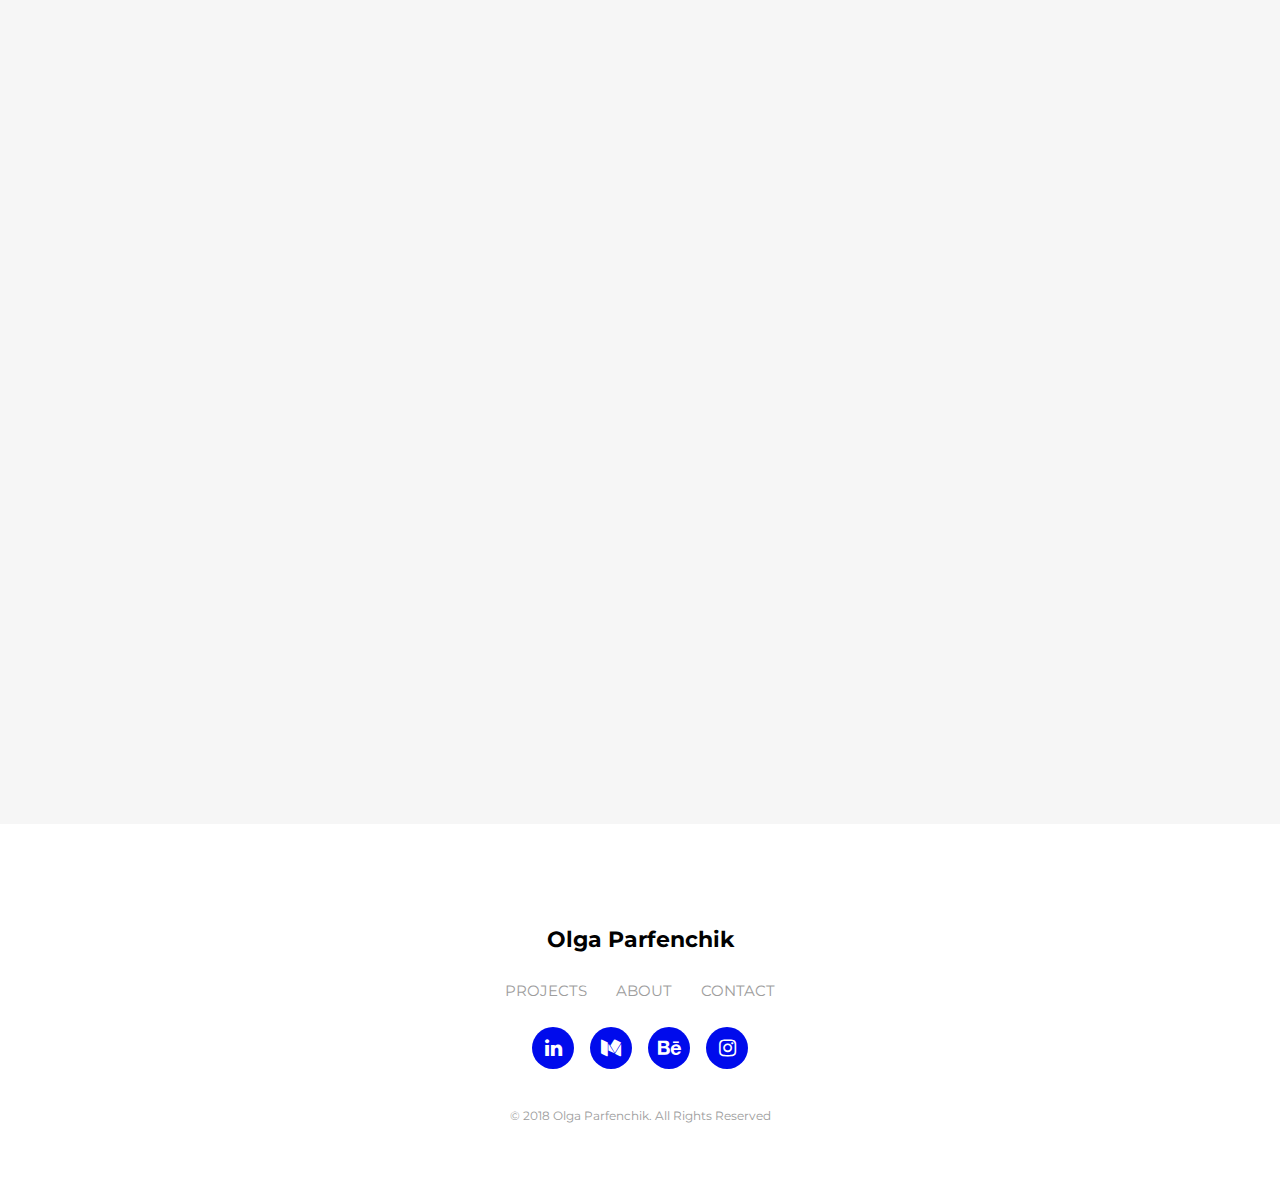
==== commit 4ee41e53: "Custom project-layout for mobile view" ====
--- a/index.html
+++ b/index.html
@@ -60,72 +60,169 @@
                     </article>
                 </section>
                 <div class="clearfix"></div>
-                
+                <!-- Desktop -->
+                <div class="hidden-xs">
+                    <section class="col-xs-12 col-sm-6 col-md-6 col-lg-6 grid">
+                        <ul class="grid-lod effect-2" id="grid">
+                            <li>
+                                <figure class="effect-oscar">
+                                <img src="images/home-images/iPhone_art.jpg" alt="" class="img-responsive"/>
+                                <figcaption>
+                                    <div>
+                                        <h2><span>Art Gallery Mobile App</span></h2>
+                                        <p>If it is hard to understand contemporary art, you should check this App</p>
+        
+                                        <a href="project-art.html">View more</a>
+                                    </div>
+                                </figcaption>
+                            </figure>
+                            </li>
+                            <li>
+                                <figure class="effect-oscar">
+
+                                <img src="images/home-images/Garden-ecommerce.jpg" alt="" class="img-responsive"/>
+
+                                <figcaption>
+                                    
+                                    <div>
+                                        <h2><span>Eden Garden Ecommerce</span></h2>
+
+                                        <p>UX Case Study for an group e-commerce project</p>
+
+                                        <a href="works-details.html">View more</a>
+                                    </div>
+
+                                </figcaption>
+
+                            </figure>
+
+                            </li>
+                            <li>
+                                <figure class="effect-oscar">
+                                <img src="images/home-images/spacex.png" alt="" class="img-responsive"/>
+                                <figcaption>
+                                    <div>
+                                        <h2><span>Concept Design for SpaceX</span></h2>
+                                        <p>Exceptional opportunity to create a concept of Intranet system for SpaceX tender</p>
+        
+                                        <a href="works-details.html">View more</a>
+                                    </div>
+                                </figcaption>
+                            </figure>
+                            </li>
+                            <!-- <li>
+                                <figure class="effect-oscar">
+                                <img src="images/home-images/image-4.jpg" alt="" class="img-responsive"/>
+                                <figcaption>
+                                    <div>
+                                        <h2><span>A Brand new Agency</span></h2>
+                                        <p>Over 40,000 customers use our themes to power their</p>
+                                        <a href="works-details.html">View more</a>
+                                    </div>
+                                </figcaption>
+                            </figure>
+                            </li> -->
+                        </ul>
+                    </section>
+                    
+                    <section class="col-xs-12 col-sm-6 col-md-6 col-lg-6 grid">
+                        <ul class="grid-lod effect-2" id="grid">
+                                <li>
+                                    <figure class="effect-oscar">
+            
+                                        <img src="images/home-images/iPad_childhood.png" alt="" class="img-responsive"/>
+            
+                                        <figcaption>
+            
+                                            <div>
+                                                <h2><span>iPad App for Museum of Childhood</span></h2>
+                                                <p>Turning Museum of childhood into a space designed for kids</p>
+            
+                                                <a href="project-childhood.html">View more</a>
+                                            </div>
+            
+                                        </figcaption>
+            
+                                    </figure>
+            
+                                </li>
+                                
+                                <li>
+                                        <figure class="effect-oscar">
+            
+                                        <img src="images/home-images/scheduler.png" alt="" class="img-responsive"/>
+            
+                                        <figcaption>
+                                            <div>
+                                                <h2><span>Corporate Scheduler</span></h2>
+            
+                                                <p>Corporate solution for schedules of part-time employees</p>
+            
+                                                <a href="project-scheduler.html">View more</a>
+                                            </div>
+            
+                                        </figcaption>
+            
+                                    </figure>
+            
+                                </li>
+                            <li>
+                                <figure class="effect-oscar">
+                                <img src="images/home-images/fitness_app.png" alt="" class="img-responsive"/>
+                                <figcaption>
+                                    <div>
+                                        <h2><span>Fitness &amp; Health Consulting App</span></h2>
+                                        <p>App than helps users to reach out any nutrition specialist online</p>
+                                        <a href="works-details.html">View more</a>
+                                    </div>
+                                </figcaption>
+                            </figure>
+                            </li>
+                            
+                            <li>
+                                <figure class="effect-oscar">
+                                <img src="images/home-images/dreamfunda.png" alt="" class="img-responsive"/>
+                                <figcaption>
+                                    <div>
+                                        <h2><span>Sport Crowdfunding Platform</span></h2>
+                                        <p>Crowdfunding platform for athletes from New Zealand</p>
+                                        <a href="works-details.html">View more</a>
+                                    </div>
+                                </figcaption>
+                            </figure>
+                            </li>
+                            <!-- <li>
+                                <figure class="effect-oscar">
+                                <img src="images/home-images/boat-marketplace.jpg" alt="" class="img-responsive"/>
+                                <figcaption>
+                                    <div>
+                                        <h2><span>Boat Rental Marketplace</span></h2>
+                                        <p>First marketplace solution for boat rentals in French Polynesia</p>
+                                        <a href="works-details.html">View more</a>
+                                    </div>
+                                </figcaption>
+                            </figure>
+                            </li> -->
+                        </ul>
+                    </section>
+                </div>
+                <!-- Mobile -->
+                <div class="hidden-sm hidden-md hidden-lg">
                 <section class="col-xs-12 col-sm-6 col-md-6 col-lg-6 grid">
-                    <ul class="grid-lod effect-2" id="grid">
-                        <li>
-                            <figure class="effect-oscar">
-                            <img src="images/home-images/iPhone_art.jpg" alt="" class="img-responsive"/>
-                            <figcaption>
-                                <div>
-                                    <h2><span>Art Gallery Mobile App</span></h2>
-                                    <p>If it is hard to understand contemporary art, you should check this App</p>
-    
-                                    <a href="project-art.html">View more</a>
-                                </div>
-                            </figcaption>
-                        </figure>
-                        </li>
-                        <li>
-                            <figure class="effect-oscar">
-
-                            <img src="images/home-images/Garden-ecommerce.jpg" alt="" class="img-responsive"/>
-
-                             <figcaption>
-                                
-                                <div>
-                                    <h2><span>Eden Garden Ecommerce</span></h2>
-
-                                    <p>UX Case Study for an group e-commerce project</p>
-
-                                    <a href="works-details.html">View more</a>
-                                </div>
-
-                            </figcaption>
-
-                          </figure>
-
-                        </li>
-                        <li>
-                            <figure class="effect-oscar">
-                            <img src="images/home-images/spacex.png" alt="" class="img-responsive"/>
-                             <figcaption>
-                                 <div>
-                                    <h2><span>Concept Design for SpaceX</span></h2>
-                                    <p>Exceptional opportunity to create a concept of Intranet system for SpaceX tender</p>
-    
-                                    <a href="works-details.html">View more</a>
-                                 </div>
-                            </figcaption>
-                        </figure>
-                        </li>
-                        <!-- <li>
-                            <figure class="effect-oscar">
-                            <img src="images/home-images/image-4.jpg" alt="" class="img-responsive"/>
-                             <figcaption>
-                                <div>
-                                    <h2><span>A Brand new Agency</span></h2>
-                                    <p>Over 40,000 customers use our themes to power their</p>
-                                    <a href="works-details.html">View more</a>
-                                </div>
-                            </figcaption>
-                        </figure>
-                        </li> -->
-                    </ul>
-                </section>
-                
-                <section class="col-xs-12 col-sm-6 col-md-6 col-lg-6 grid">
-                    <ul class="grid-lod effect-2" id="grid">
+                        <ul class="grid-lod effect-2" id="grid">
+                            <li>
+                                <figure class="effect-oscar">
+                                <img src="images/home-images/iPhone_art.jpg" alt="" class="img-responsive"/>
+                                <figcaption>
+                                    <div>
+                                        <h2><span>Art Gallery Mobile App</span></h2>
+                                        <p>If it is hard to understand contemporary art, you should check this App</p>
+        
+                                        <a href="project-art.html">View more</a>
+                                    </div>
+                                </figcaption>
+                            </figure>
+                            </li>
                             <li>
                                 <figure class="effect-oscar">
         
@@ -143,16 +240,34 @@
                                     </figcaption>
         
                                 </figure>
-        
-                            </li>
-                            
-                            <li>
-                                    <figure class="effect-oscar">
-        
-                                    <img src="images/home-images/scheduler.png" alt="" class="img-responsive"/>
-        
-                                    <figcaption>
-                                        <div>
+                            </li>
+                            <li>
+                                <figure class="effect-oscar">
+
+                                <img src="images/home-images/Garden-ecommerce.jpg" alt="" class="img-responsive"/>
+
+                                <figcaption>
+                                    
+                                    <div>
+                                        <h2><span>Eden Garden Ecommerce</span></h2>
+
+                                        <p>UX Case Study for an group e-commerce project</p>
+
+                                        <a href="works-details.html">View more</a>
+                                    </div>
+
+                                </figcaption>
+
+                            </figure>
+
+                            </li>
+                            <li>
+                                <figure class="effect-oscar">
+        
+                                <img src="images/home-images/scheduler.png" alt="" class="img-responsive"/>
+        
+                                <figcaption>
+                                    <div>
                                             <h2><span>Corporate Scheduler</span></h2>
         
                                             <p>Corporate solution for schedules of part-time employees</p>
@@ -163,47 +278,47 @@
                                     </figcaption>
         
                                 </figure>
-        
-                            </li>
-                        <li>
-                            <figure class="effect-oscar">
-                            <img src="images/home-images/fitness_app.png" alt="" class="img-responsive"/>
-                             <figcaption>
-                                <div>
-                                    <h2><span>Fitness &amp; Health Consulting App</span></h2>
-                                    <p>App than helps users to reach out any nutrition specialist online</p>
-                                    <a href="works-details.html">View more</a>
-                                </div>
-                            </figcaption>
-                        </figure>
-                        </li>
-                        
-                        <li>
-                            <figure class="effect-oscar">
-                            <img src="images/home-images/dreamfunda.png" alt="" class="img-responsive"/>
-                             <figcaption>
-                                <div>
-                                    <h2><span>Sport Crowdfunding Platform</span></h2>
-                                    <p>Crowdfunding platform for athletes from New Zealand</p>
-                                    <a href="works-details.html">View more</a>
-                                </div>
-                            </figcaption>
-                        </figure>
-                        </li>
-                        <!-- <li>
-                            <figure class="effect-oscar">
-                            <img src="images/home-images/boat-marketplace.jpg" alt="" class="img-responsive"/>
-                             <figcaption>
-                                <div>
-                                    <h2><span>Boat Rental Marketplace</span></h2>
-                                    <p>First marketplace solution for boat rentals in French Polynesia</p>
-                                    <a href="works-details.html">View more</a>
-                                </div>
-                            </figcaption>
-                        </figure>
-                        </li> -->
-                    </ul>
-                </section>
+                            </li>
+                            <li>
+                                <figure class="effect-oscar">
+                                <img src="images/home-images/spacex.png" alt="" class="img-responsive"/>
+                                <figcaption>
+                                    <div>
+                                        <h2><span>Concept Design for SpaceX</span></h2>
+                                        <p>Exceptional opportunity to create a concept of Intranet system for SpaceX tender</p>
+        
+                                        <a href="works-details.html">View more</a>
+                                    </div>
+                                </figcaption>
+                            </figure>
+                            </li>
+                            <li>
+                                <figure class="effect-oscar">
+                                <img src="images/home-images/fitness_app.png" alt="" class="img-responsive"/>
+                                <figcaption>
+                                    <div>
+                                        <h2><span>Fitness &amp; Health Consulting App</span></h2>
+                                        <p>App than helps users to reach out any nutrition specialist online</p>
+                                        <a href="works-details.html">View more</a>
+                                    </div>
+                                </figcaption>
+                            </figure>
+                            </li>
+                            <li>
+                                <figure class="effect-oscar">
+                                <img src="images/home-images/dreamfunda.png" alt="" class="img-responsive"/>
+                                <figcaption>
+                                    <div>
+                                        <h2><span>Sport Crowdfunding Platform</span></h2>
+                                        <p>Crowdfunding platform for athletes from New Zealand</p>
+                                        <a href="works-details.html">View more</a>
+                                    </div>
+                                </figcaption>
+                            </figure>
+                            </li>
+                        </ul>
+                    </section>
+                </div>
                 <div class="clearfix"></div>
             </div>
         </main>
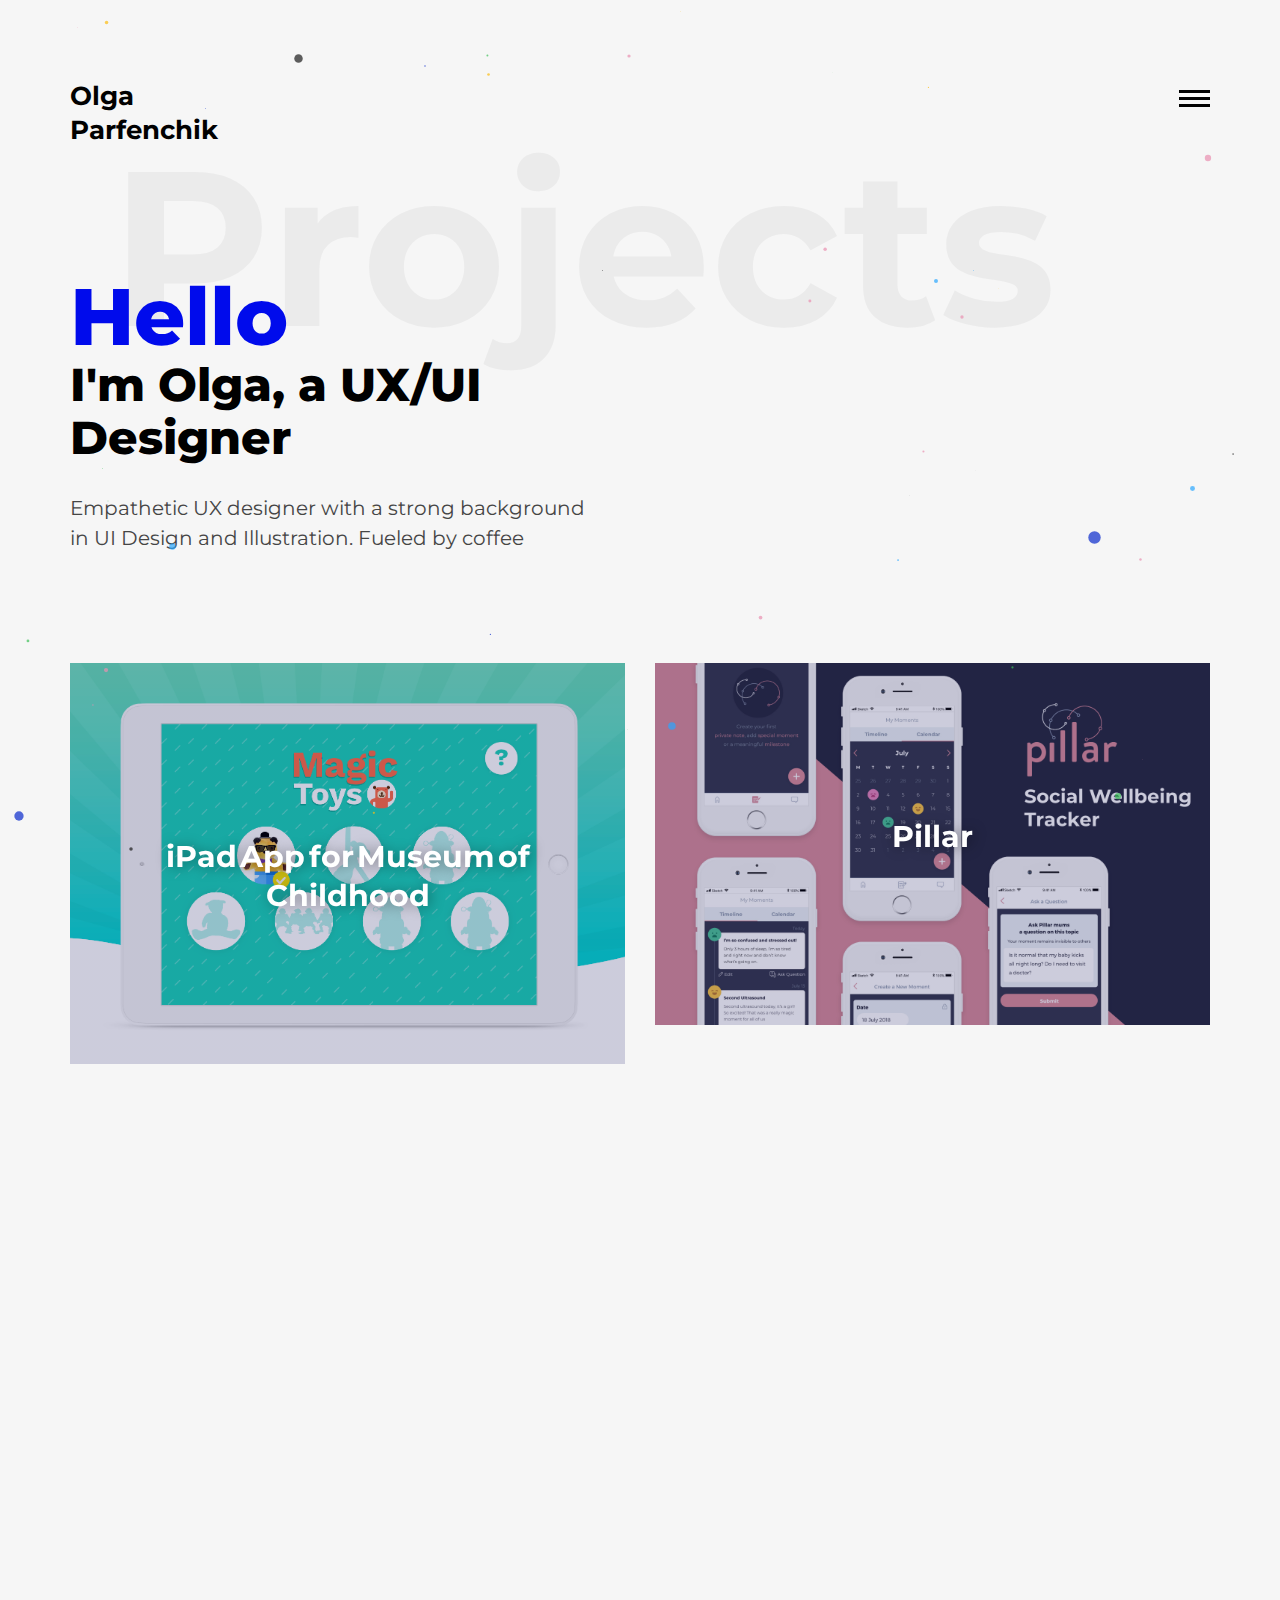
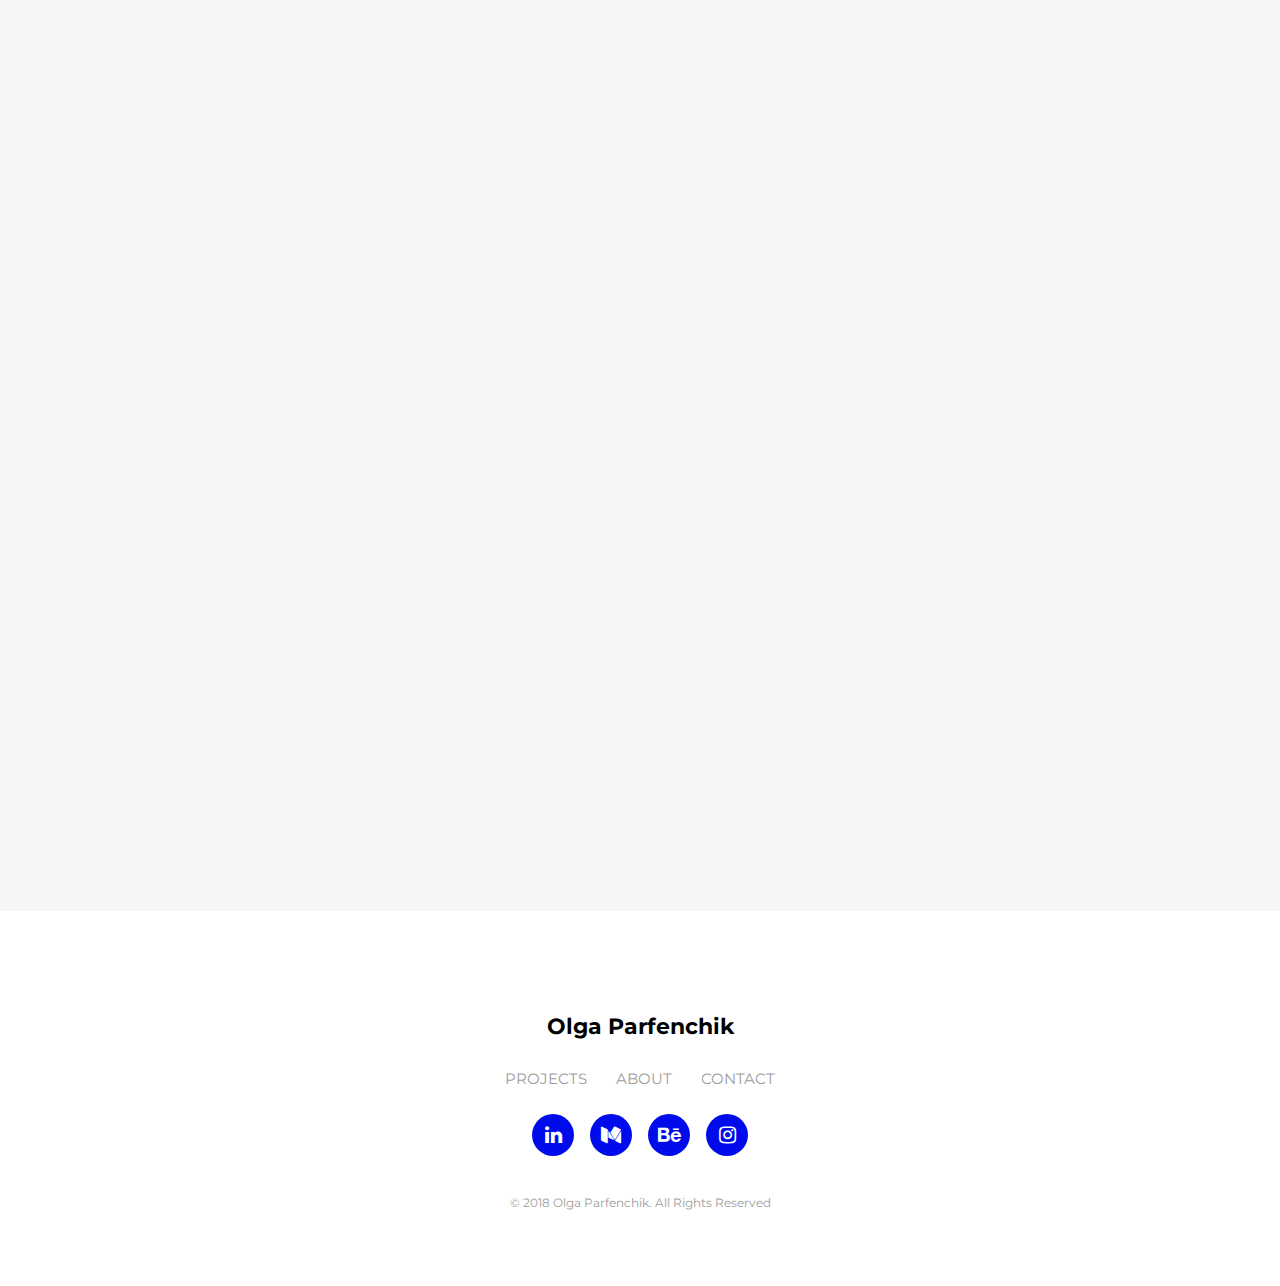
==== commit c5b8d504: "Updating desktop/mobile layouts" ====
--- a/index.html
+++ b/index.html
@@ -50,7 +50,6 @@
         <!-- main -->
         <main role="main-home-wrapper" class="container">
             <div class="row">
-            
                 <section class="col-xs-12 col-sm-6 col-md-6 col-lg-6 ">
                     <article role="pge-title-content" id="home-title">
                         <header>
@@ -62,247 +61,202 @@
                 <div class="clearfix"></div>
                 <!-- Desktop -->
                 <div class="hidden-xs">
+                    <!-- Left Column-->
                     <section class="col-xs-12 col-sm-6 col-md-6 col-lg-6 grid">
                         <ul class="grid-lod effect-2" id="grid">
                             <li>
                                 <figure class="effect-oscar">
-                                <img src="images/home-images/iPhone_art.jpg" alt="" class="img-responsive"/>
-                                <figcaption>
-                                    <div>
-                                        <h2><span>Art Gallery Mobile App</span></h2>
-                                        <p>If it is hard to understand contemporary art, you should check this App</p>
-        
-                                        <a href="project-art.html">View more</a>
-                                    </div>
-                                </figcaption>
-                            </figure>
-                            </li>
-                            <li>
-                                <figure class="effect-oscar">
-
-                                <img src="images/home-images/Garden-ecommerce.jpg" alt="" class="img-responsive"/>
-
-                                <figcaption>
-                                    
-                                    <div>
-                                        <h2><span>Eden Garden Ecommerce</span></h2>
-
-                                        <p>UX Case Study for an group e-commerce project</p>
-
-                                        <a href="works-details.html">View more</a>
-                                    </div>
-
-                                </figcaption>
-
-                            </figure>
-
-                            </li>
-                            <li>
-                                <figure class="effect-oscar">
-                                <img src="images/home-images/spacex.png" alt="" class="img-responsive"/>
-                                <figcaption>
-                                    <div>
-                                        <h2><span>Concept Design for SpaceX</span></h2>
-                                        <p>Exceptional opportunity to create a concept of Intranet system for SpaceX tender</p>
-        
-                                        <a href="works-details.html">View more</a>
-                                    </div>
-                                </figcaption>
-                            </figure>
-                            </li>
-                            <!-- <li>
-                                <figure class="effect-oscar">
-                                <img src="images/home-images/image-4.jpg" alt="" class="img-responsive"/>
-                                <figcaption>
-                                    <div>
-                                        <h2><span>A Brand new Agency</span></h2>
-                                        <p>Over 40,000 customers use our themes to power their</p>
-                                        <a href="works-details.html">View more</a>
-                                    </div>
-                                </figcaption>
-                            </figure>
-                            </li> -->
+                                    <img src="images/home-images/iPad_childhood.png" alt="" class="img-responsive"/>
+                                    <figcaption>
+                                        <div>
+                                            <h2><span>iPad App for Museum of Childhood</span></h2>
+                                            <p>Turning Museum of childhood into a space designed for kids</p>
+                                            <a href="project-childhood.html">View more</a>
+                                        </div>
+                                    </figcaption>
+                                </figure>
+                            </li>
+                            <li>
+                                <figure class="effect-oscar">
+                                    <img src="images/home-images/iPhone_art.jpg" alt="" class="img-responsive"/>
+                                    <figcaption>
+                                        <div>
+                                            <h2><span>Art Gallery Mobile App</span></h2>
+                                            <p>If it is hard to understand contemporary art, you should check this App</p>
+            
+                                            <a href="project-art.html">View more</a>
+                                        </div>
+                                    </figcaption>
+                                </figure>
+                            </li>
+                            <li>
+                                <figure class="effect-oscar">
+                                    <img src="images/home-images/scheduler.png" alt="" class="img-responsive"/>
+                                    <figcaption>
+                                        <div>
+                                            <h2><span>Corporate Scheduler</span></h2>
+                                            <p>Corporate solution for schedules of part-time employees</p>
+                                            <a href="project-scheduler.html">View more</a>
+                                        </div>
+                                    </figcaption>
+                                </figure>
+                            </li>
+                            <li>
+                                <figure class="effect-oscar">
+                                    <img src="images/home-images/spacex.png" alt="" class="img-responsive"/>
+                                    <figcaption>
+                                        <div>
+                                            <h2><span>Concept Design for SpaceX</span></h2>
+                                            <p>Exceptional opportunity to create a concept of Intranet system for SpaceX tender</p>
+                                            <a href="works-details.html">View more</a>
+                                        </div>
+                                    </figcaption>
+                                </figure>
+                            </li>
                         </ul>
                     </section>
-                    
+                    <!-- Right Column-->
                     <section class="col-xs-12 col-sm-6 col-md-6 col-lg-6 grid">
                         <ul class="grid-lod effect-2" id="grid">
-                                <li>
-                                    <figure class="effect-oscar">
-            
-                                        <img src="images/home-images/iPad_childhood.png" alt="" class="img-responsive"/>
-            
-                                        <figcaption>
-            
-                                            <div>
-                                                <h2><span>iPad App for Museum of Childhood</span></h2>
-                                                <p>Turning Museum of childhood into a space designed for kids</p>
-            
-                                                <a href="project-childhood.html">View more</a>
-                                            </div>
-            
-                                        </figcaption>
-            
-                                    </figure>
-            
-                                </li>
-                                
-                                <li>
-                                        <figure class="effect-oscar">
-            
-                                        <img src="images/home-images/scheduler.png" alt="" class="img-responsive"/>
-            
-                                        <figcaption>
-                                            <div>
-                                                <h2><span>Corporate Scheduler</span></h2>
-            
-                                                <p>Corporate solution for schedules of part-time employees</p>
-            
-                                                <a href="project-scheduler.html">View more</a>
-                                            </div>
-            
-                                        </figcaption>
-            
-                                    </figure>
-            
-                                </li>
-                            <li>
-                                <figure class="effect-oscar">
-                                <img src="images/home-images/fitness_app.png" alt="" class="img-responsive"/>
-                                <figcaption>
-                                    <div>
-                                        <h2><span>Fitness &amp; Health Consulting App</span></h2>
-                                        <p>App than helps users to reach out any nutrition specialist online</p>
-                                        <a href="works-details.html">View more</a>
-                                    </div>
-                                </figcaption>
-                            </figure>
-                            </li>
-                            
-                            <li>
-                                <figure class="effect-oscar">
-                                <img src="images/home-images/dreamfunda.png" alt="" class="img-responsive"/>
-                                <figcaption>
-                                    <div>
-                                        <h2><span>Sport Crowdfunding Platform</span></h2>
-                                        <p>Crowdfunding platform for athletes from New Zealand</p>
-                                        <a href="works-details.html">View more</a>
-                                    </div>
-                                </figcaption>
-                            </figure>
-                            </li>
-                            <!-- <li>
-                                <figure class="effect-oscar">
-                                <img src="images/home-images/boat-marketplace.jpg" alt="" class="img-responsive"/>
-                                <figcaption>
-                                    <div>
-                                        <h2><span>Boat Rental Marketplace</span></h2>
-                                        <p>First marketplace solution for boat rentals in French Polynesia</p>
-                                        <a href="works-details.html">View more</a>
-                                    </div>
-                                </figcaption>
-                            </figure>
-                            </li> -->
+                            <li>
+                                <figure class="effect-oscar">
+                                    <img src="images/home-images/Pillar.png"class="img-responsive">
+                                    <figcaption>
+                                        <div>
+                                            <h2><span>Pillar</span></h2>
+                                            <p>Helping pregnant women and new mums with a new mood tracker</p>
+                                            <a href="project-pillar.html">View more</a>
+                                        </div>
+                                    </figcaption>
+                                </figure>
+                            </li>
+                            <li>
+                                <figure class="effect-oscar">
+                                    <img src="images/home-images/Garden-ecommerce.jpg" alt="" class="img-responsive"/>
+                                    <figcaption>
+                                        <div>
+                                            <h2><span>Eden Garden Ecommerce</span></h2>
+                                            <p>UX Case Study for an group e-commerce project</p>
+                                            <a href="works-details.html">View more</a>
+                                        </div>
+                                    </figcaption>
+                                </figure>
+                            </li>
+                            <li>
+                                <figure class="effect-oscar">
+                                    <img src="images/home-images/fitness_app.png" alt="" class="img-responsive"/>
+                                    <figcaption>
+                                        <div>
+                                            <h2><span>Fitness &amp; Health Consulting App</span></h2>
+                                            <p>App than helps users to reach out any nutrition specialist online</p>
+                                            <a href="works-details.html">View more</a>
+                                        </div>
+                                    </figcaption>
+                                </figure>
+                            </li>
+                            <li>
+                                <figure class="effect-oscar">
+                                    <img src="images/home-images/dreamfunda.png" alt="" class="img-responsive"/>
+                                    <figcaption>
+                                        <div>
+                                            <h2><span>Sport Crowdfunding Platform</span></h2>
+                                            <p>Crowdfunding platform for athletes from New Zealand</p>
+                                            <a href="works-details.html">View more</a>
+                                        </div>
+                                    </figcaption>
+                                </figure>
+                            </li>
                         </ul>
                     </section>
                 </div>
                 <!-- Mobile -->
                 <div class="hidden-sm hidden-md hidden-lg">
-                <section class="col-xs-12 col-sm-6 col-md-6 col-lg-6 grid">
+                    <section class="col-xs-12 col-sm-6 col-md-6 col-lg-6 grid">
                         <ul class="grid-lod effect-2" id="grid">
                             <li>
                                 <figure class="effect-oscar">
-                                <img src="images/home-images/iPhone_art.jpg" alt="" class="img-responsive"/>
-                                <figcaption>
-                                    <div>
-                                        <h2><span>Art Gallery Mobile App</span></h2>
-                                        <p>If it is hard to understand contemporary art, you should check this App</p>
-        
-                                        <a href="project-art.html">View more</a>
-                                    </div>
-                                </figcaption>
-                            </figure>
-                            </li>
-                            <li>
-                                <figure class="effect-oscar">
-        
                                     <img src="images/home-images/iPad_childhood.png" alt="" class="img-responsive"/>
-        
-                                    <figcaption>
-        
+                                    <figcaption>
                                         <div>
                                             <h2><span>iPad App for Museum of Childhood</span></h2>
                                             <p>Turning Museum of childhood into a space designed for kids</p>
-        
                                             <a href="project-childhood.html">View more</a>
                                         </div>
-        
-                                    </figcaption>
-        
-                                </figure>
-                            </li>
-                            <li>
-                                <figure class="effect-oscar">
-
-                                <img src="images/home-images/Garden-ecommerce.jpg" alt="" class="img-responsive"/>
-
-                                <figcaption>
-                                    
-                                    <div>
-                                        <h2><span>Eden Garden Ecommerce</span></h2>
-
-                                        <p>UX Case Study for an group e-commerce project</p>
-
-                                        <a href="works-details.html">View more</a>
-                                    </div>
-
-                                </figcaption>
-
-                            </figure>
-
-                            </li>
-                            <li>
-                                <figure class="effect-oscar">
-        
-                                <img src="images/home-images/scheduler.png" alt="" class="img-responsive"/>
-        
-                                <figcaption>
-                                    <div>
+                                    </figcaption>
+                                </figure>
+                            </li>
+                            <li>
+                                <figure class="effect-oscar">
+                                    <img src="images/home-images/Pillar.png"class="img-responsive">
+                                    <figcaption>
+                                        <div>
+                                            <h2><span>Pillar</span></h2>
+                                            <p>Helping pregnant women and new mums with a new mood tracker</p>
+                                            <a href="project-pillar.html">View more</a>
+                                        </div>
+                                    </figcaption>
+                                </figure>
+                            </li>
+                            <li>
+                                <figure class="effect-oscar">
+                                    <img src="images/home-images/iPhone_art.jpg" alt="" class="img-responsive"/>
+                                    <figcaption>
+                                        <div>
+                                            <h2><span>Art Gallery Mobile App</span></h2>
+                                            <p>If it is hard to understand contemporary art, you should check this App</p>
+            
+                                            <a href="project-art.html">View more</a>
+                                        </div>
+                                    </figcaption>
+                                </figure>
+                            </li>
+                            <li>
+                                <figure class="effect-oscar">
+                                    <img src="images/home-images/Garden-ecommerce.jpg" alt="" class="img-responsive"/>
+                                    <figcaption>
+                                        <div>
+                                            <h2><span>Eden Garden Ecommerce</span></h2>
+                                            <p>UX Case Study for an group e-commerce project</p>
+                                            <a href="works-details.html">View more</a>
+                                        </div>
+                                    </figcaption>
+                                </figure>
+                            </li>
+                            <li>
+                                <figure class="effect-oscar">
+                                    <img src="images/home-images/scheduler.png" alt="" class="img-responsive"/>
+                                    <figcaption>
+                                        <div>
                                             <h2><span>Corporate Scheduler</span></h2>
-        
                                             <p>Corporate solution for schedules of part-time employees</p>
-        
                                             <a href="project-scheduler.html">View more</a>
                                         </div>
-        
-                                    </figcaption>
-        
-                                </figure>
-                            </li>
-                            <li>
-                                <figure class="effect-oscar">
-                                <img src="images/home-images/spacex.png" alt="" class="img-responsive"/>
-                                <figcaption>
-                                    <div>
-                                        <h2><span>Concept Design for SpaceX</span></h2>
-                                        <p>Exceptional opportunity to create a concept of Intranet system for SpaceX tender</p>
-        
-                                        <a href="works-details.html">View more</a>
-                                    </div>
-                                </figcaption>
-                            </figure>
-                            </li>
-                            <li>
-                                <figure class="effect-oscar">
-                                <img src="images/home-images/fitness_app.png" alt="" class="img-responsive"/>
-                                <figcaption>
-                                    <div>
-                                        <h2><span>Fitness &amp; Health Consulting App</span></h2>
-                                        <p>App than helps users to reach out any nutrition specialist online</p>
-                                        <a href="works-details.html">View more</a>
-                                    </div>
-                                </figcaption>
-                            </figure>
+                                    </figcaption>
+                                </figure>
+                            </li>
+                            <li>
+                                <figure class="effect-oscar">
+                                    <img src="images/home-images/fitness_app.png" alt="" class="img-responsive"/>
+                                    <figcaption>
+                                        <div>
+                                            <h2><span>Fitness &amp; Health Consulting App</span></h2>
+                                            <p>App than helps users to reach out any nutrition specialist online</p>
+                                            <a href="works-details.html">View more</a>
+                                        </div>
+                                    </figcaption>
+                                </figure>
+                            </li>
+                            <li>
+                                <figure class="effect-oscar">
+                                    <img src="images/home-images/spacex.png" alt="" class="img-responsive"/>
+                                    <figcaption>
+                                        <div>
+                                            <h2><span>Concept Design for SpaceX</span></h2>
+                                            <p>Exceptional opportunity to create a concept of Intranet system for SpaceX tender</p>
+                                            <a href="works-details.html">View more</a>
+                                        </div>
+                                    </figcaption>
+                                </figure>
                             </li>
                             <li>
                                 <figure class="effect-oscar">
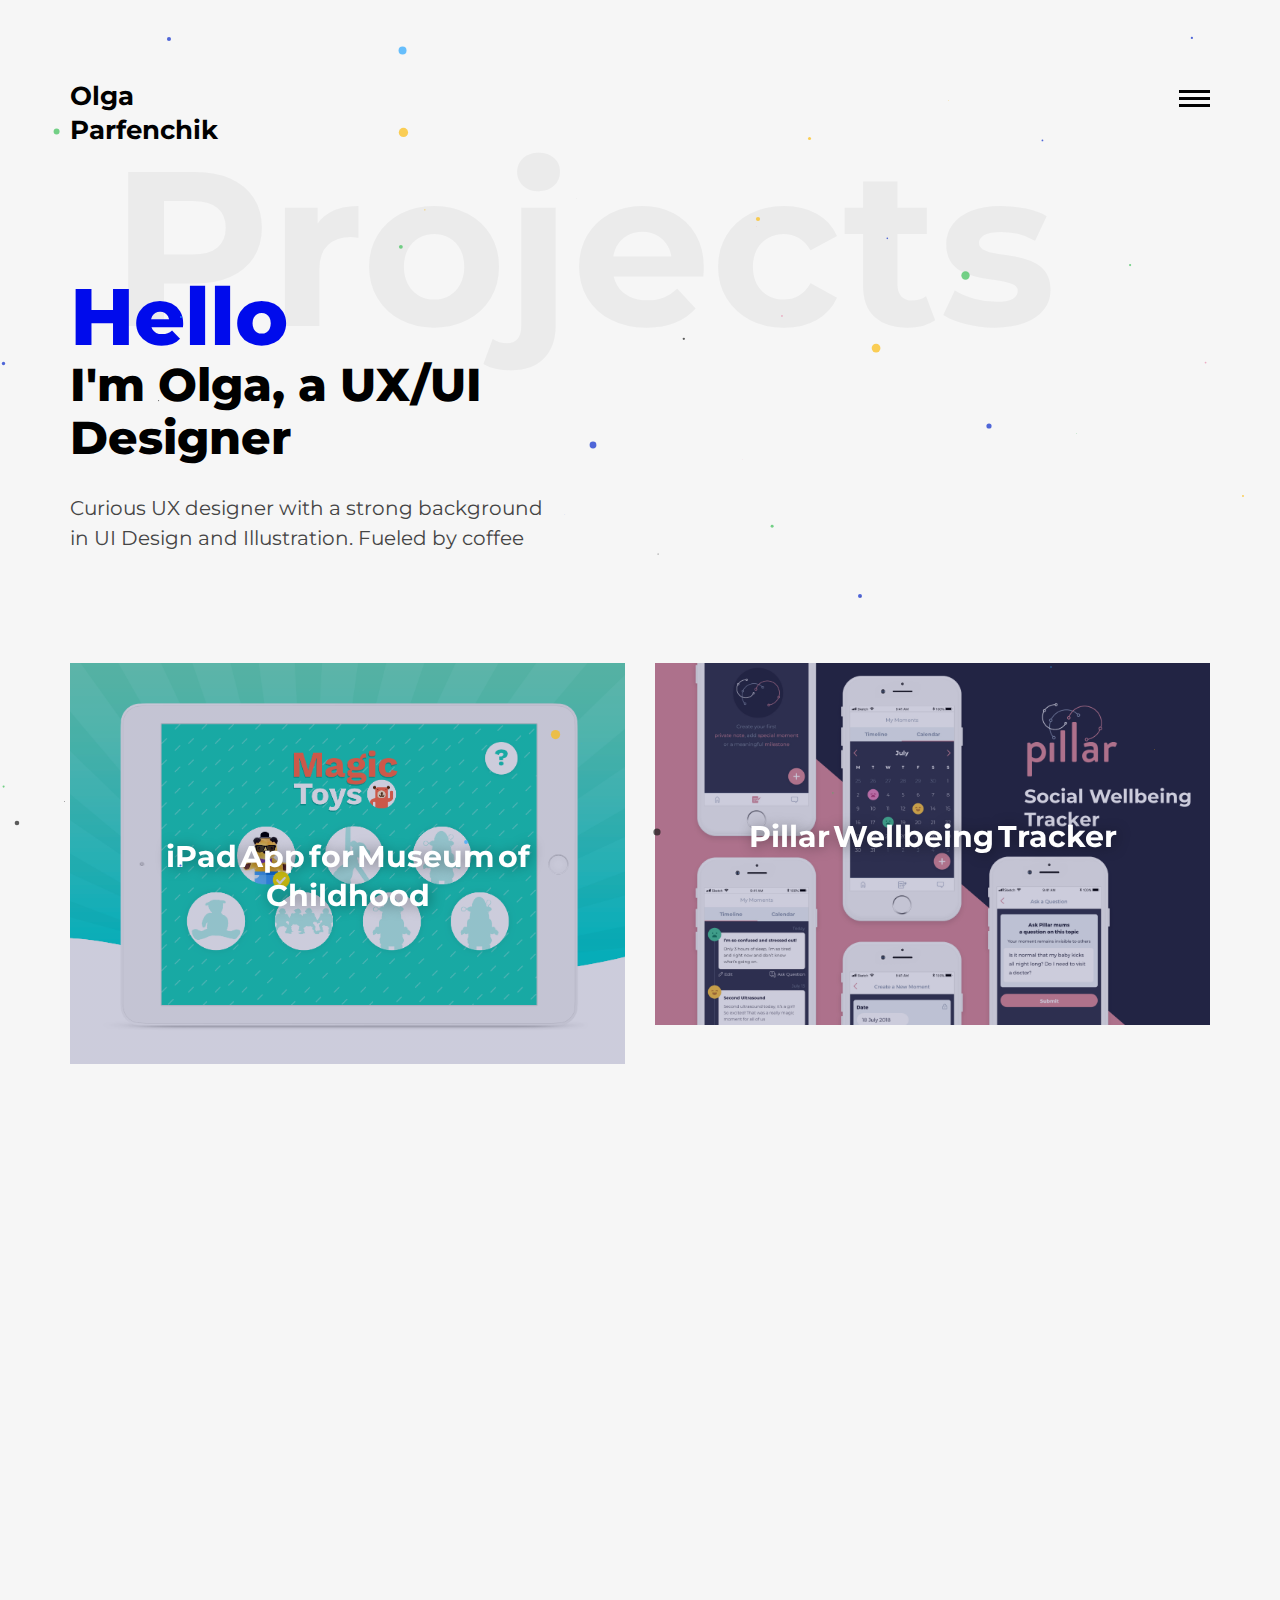
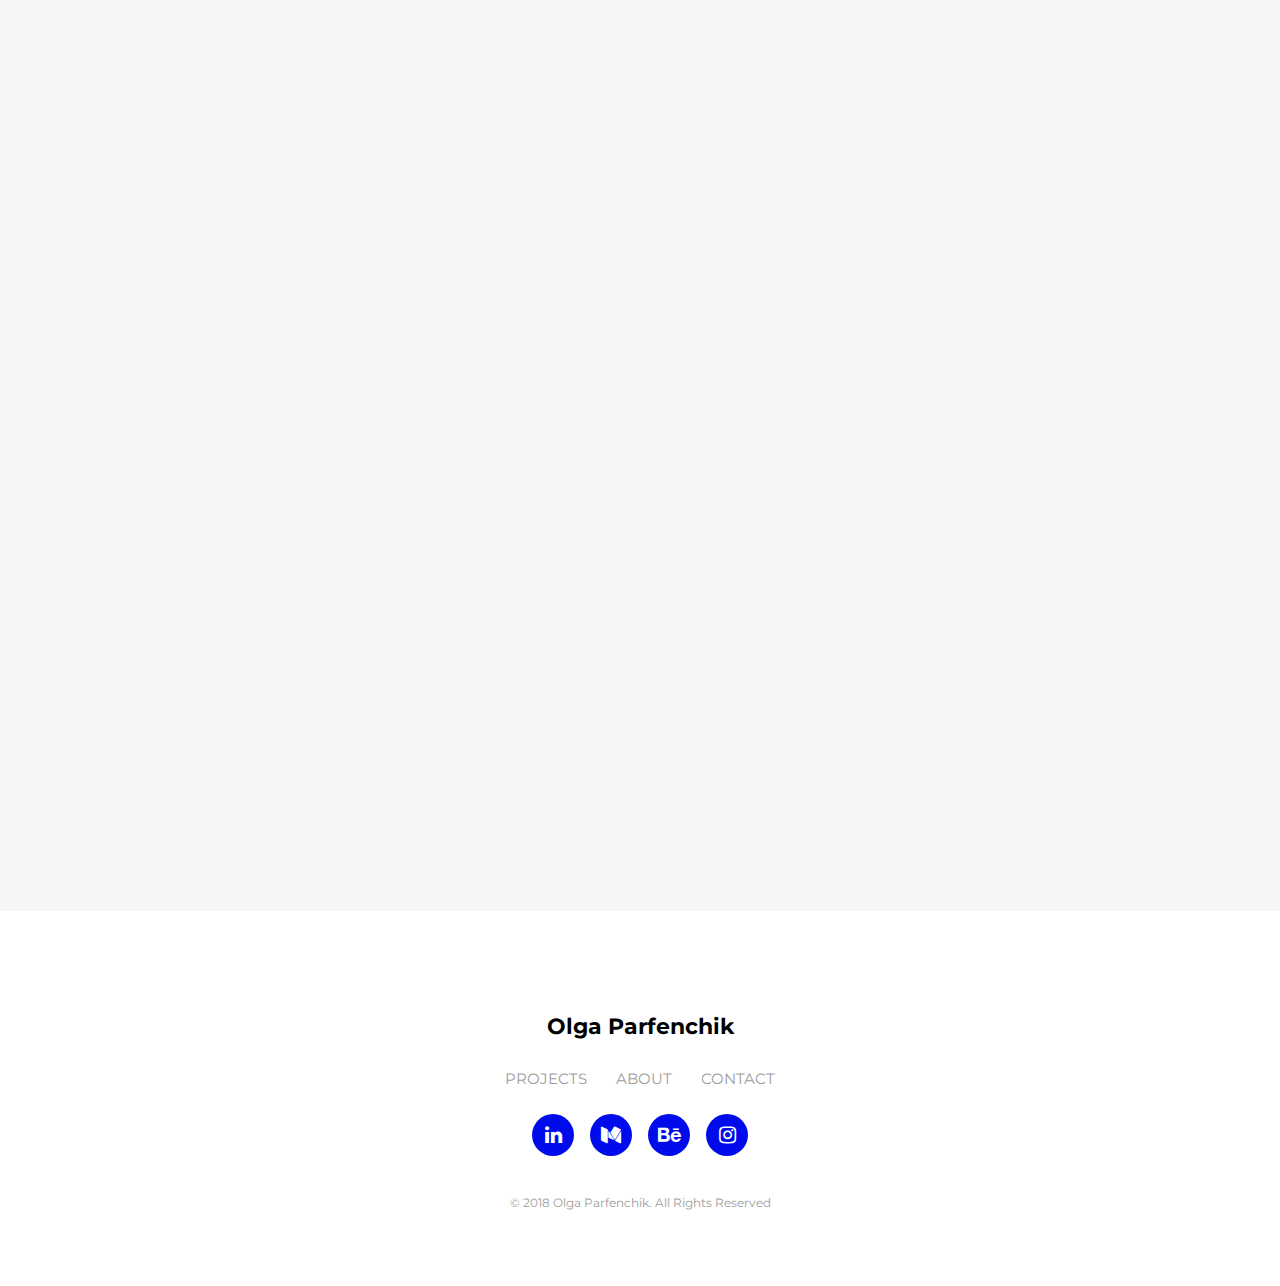
==== commit 7ed3083c: "Pillar wellbeing, curios UX designer" ====
--- a/index.html
+++ b/index.html
@@ -55,7 +55,7 @@
                         <header>
                             <h2><span>Hello</span> I'm Olga, a UX/UI Designer</h2>
                         </header>
-                        <p>Empathetic UX designer with a strong background <br>in UI Design and Illustration. Fueled by coffee</p>
+                        <p>Curious UX designer with a strong background <br>in UI Design and Illustration. Fueled by coffee</p>
                     </article>
                 </section>
                 <div class="clearfix"></div>
@@ -123,7 +123,7 @@
                                     <img src="images/home-images/Pillar.png"class="img-responsive">
                                     <figcaption>
                                         <div>
-                                            <h2><span>Pillar</span></h2>
+                                            <h2><span>Pillar Wellbeing Tracker</span></h2>
                                             <p>Helping pregnant women and new mums with a new mood tracker</p>
                                             <a href="project-pillar.html">View more</a>
                                         </div>
@@ -320,5 +320,6 @@
         <!-- jquery.countdown -->
         <script src="js/html5shiv.js" type="text/javascript"></script>
         <script src="js/bckg-balls.js"></script> <!-- Animated balls -->
+        <script src="js/hotjar.js"></script> <!-- Analytics -->
     </body>
 </html>
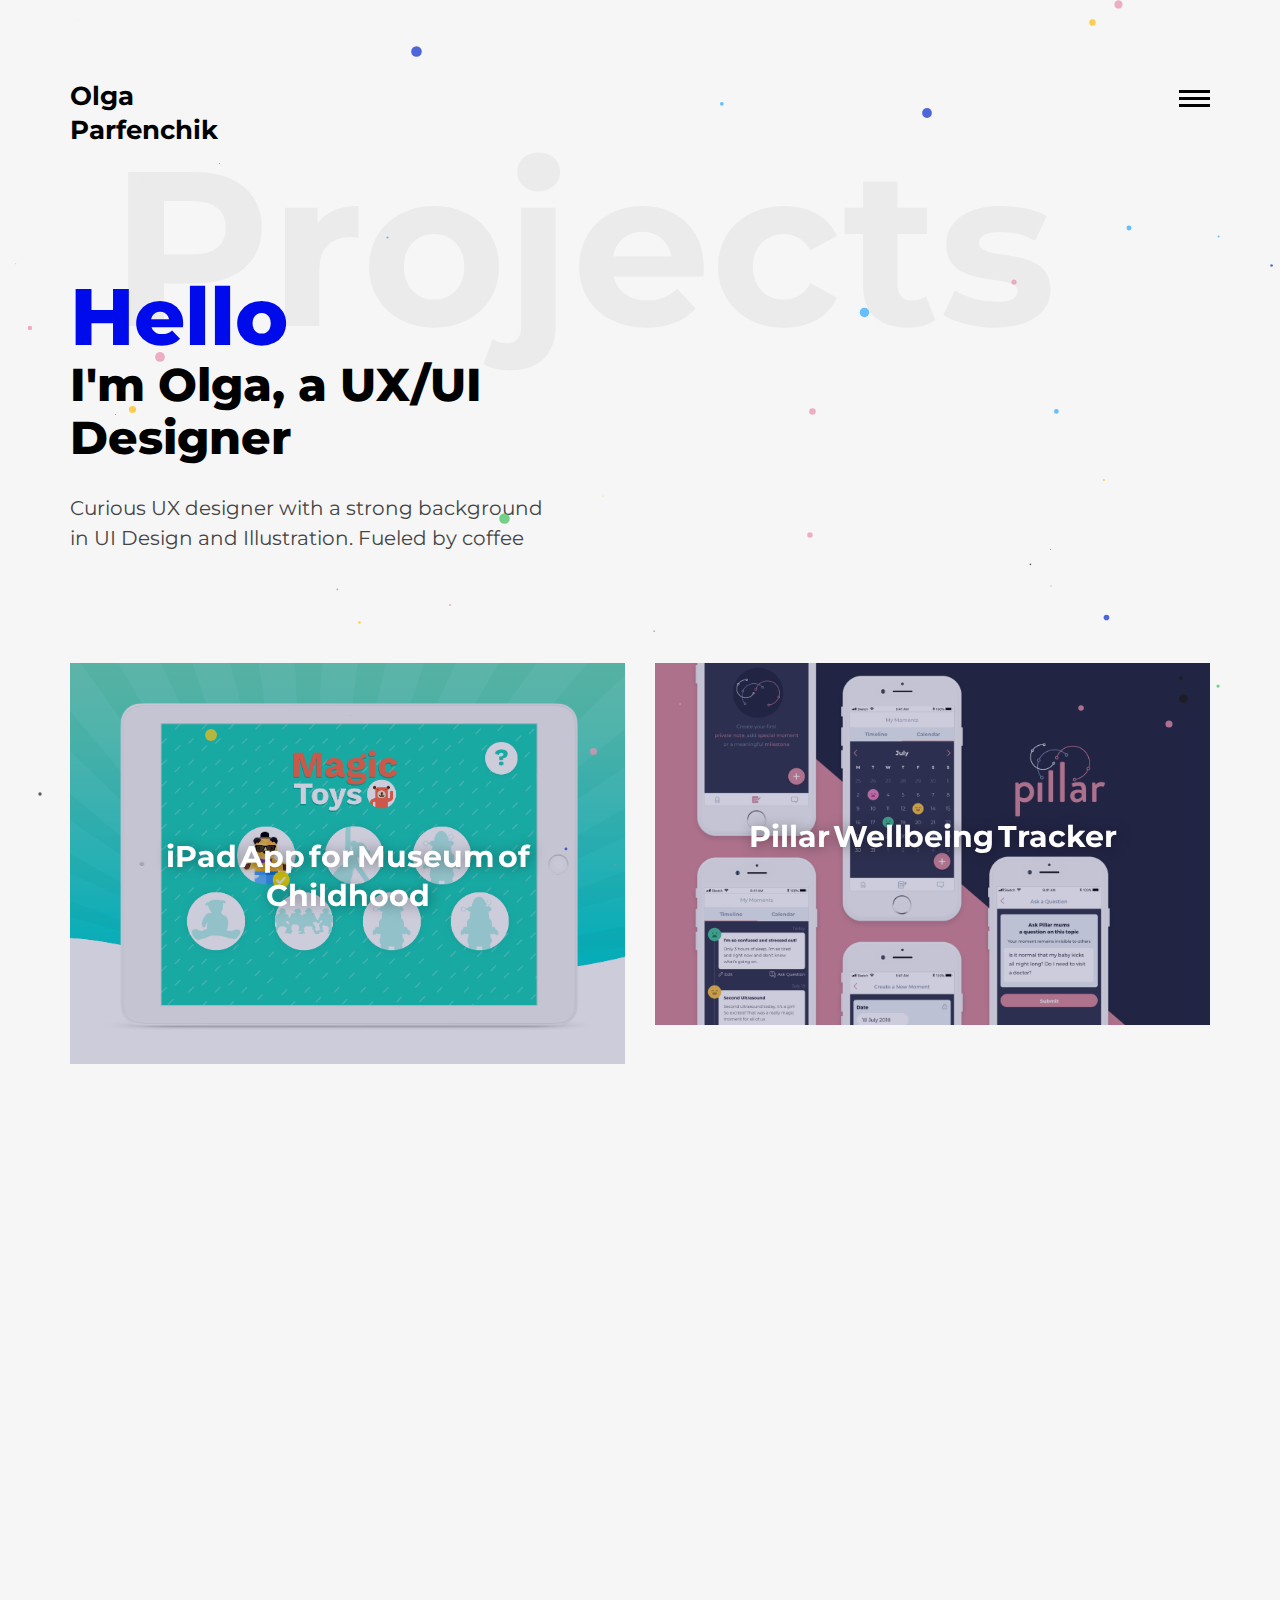
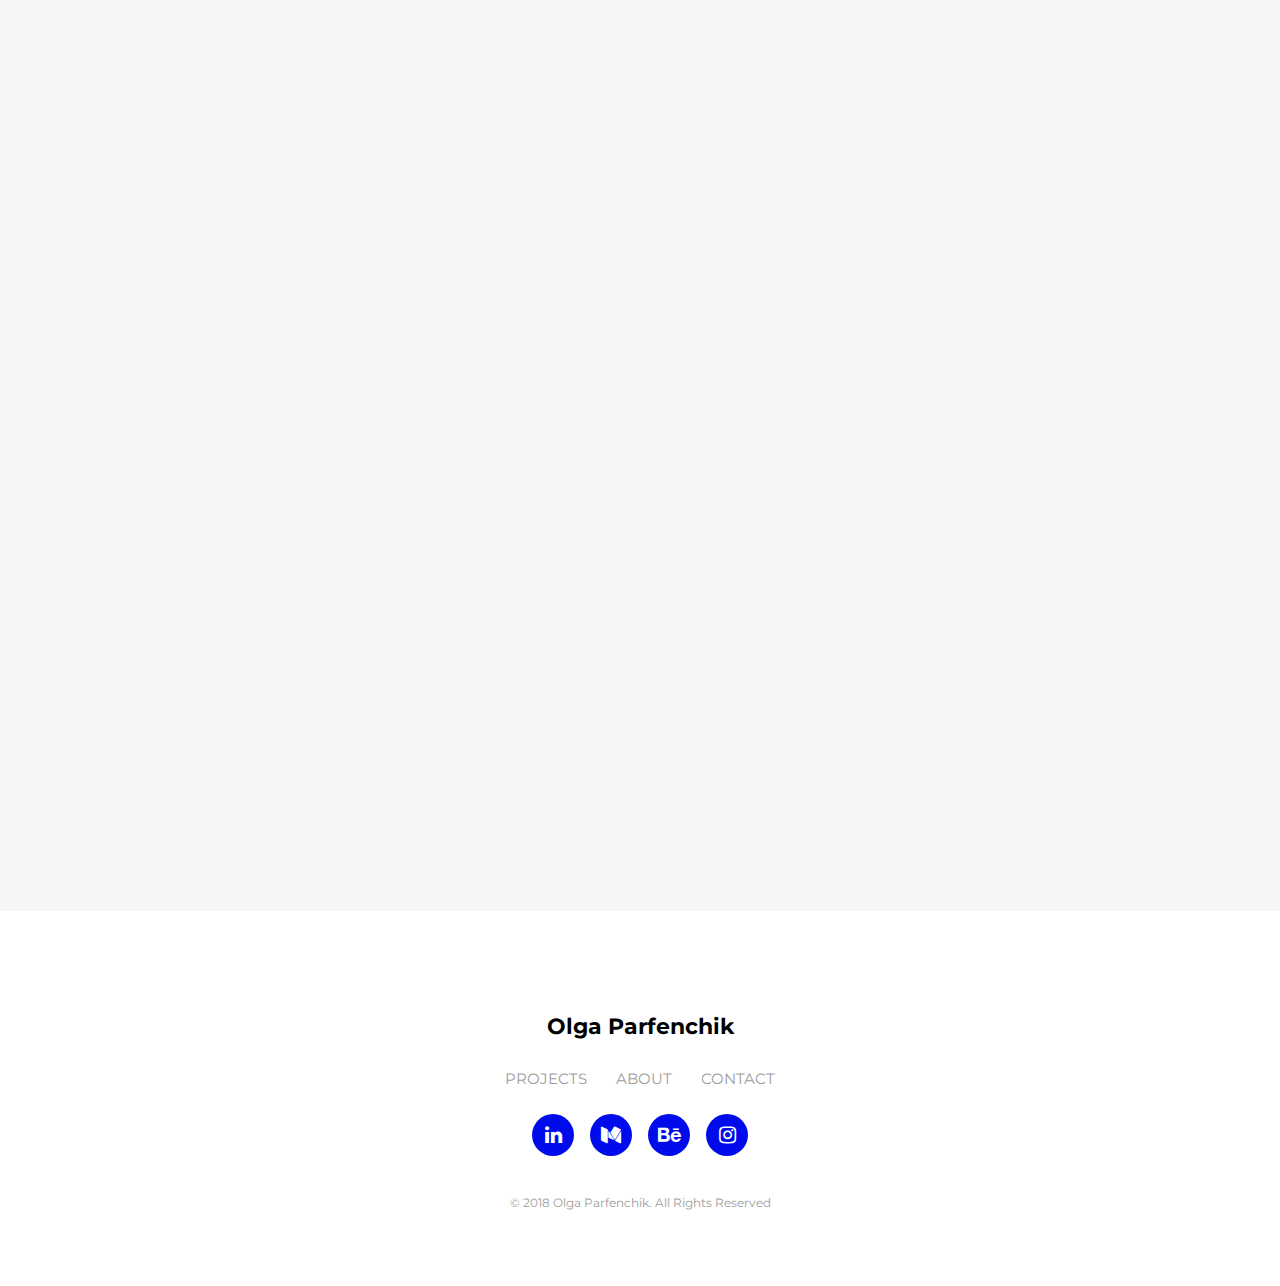
==== commit 857d2cd4: "Pillar leads to standard works-details page" ====
--- a/index.html
+++ b/index.html
@@ -125,7 +125,7 @@
                                         <div>
                                             <h2><span>Pillar Wellbeing Tracker</span></h2>
                                             <p>Helping pregnant women and new mums with a new mood tracker</p>
-                                            <a href="project-pillar.html">View more</a>
+                                            <a href="works-details.html">View more</a>
                                         </div>
                                     </figcaption>
                                 </figure>
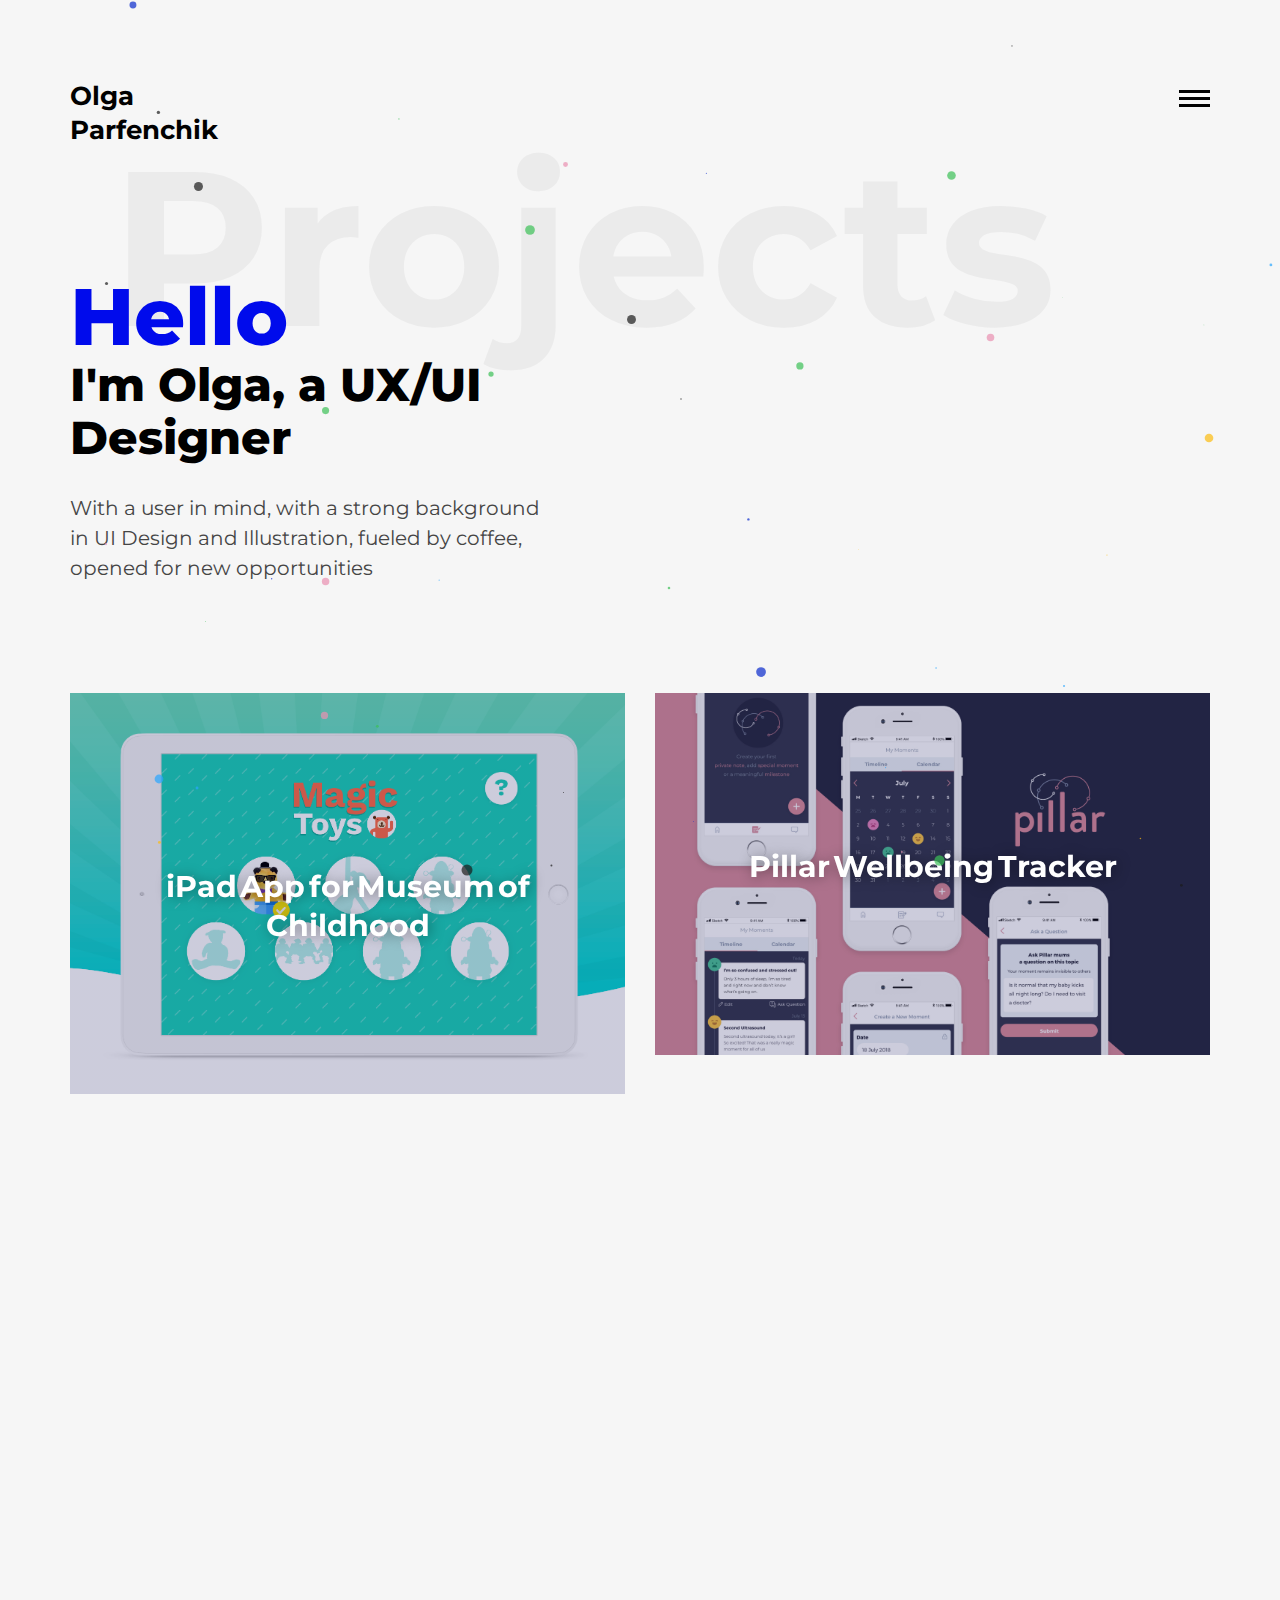
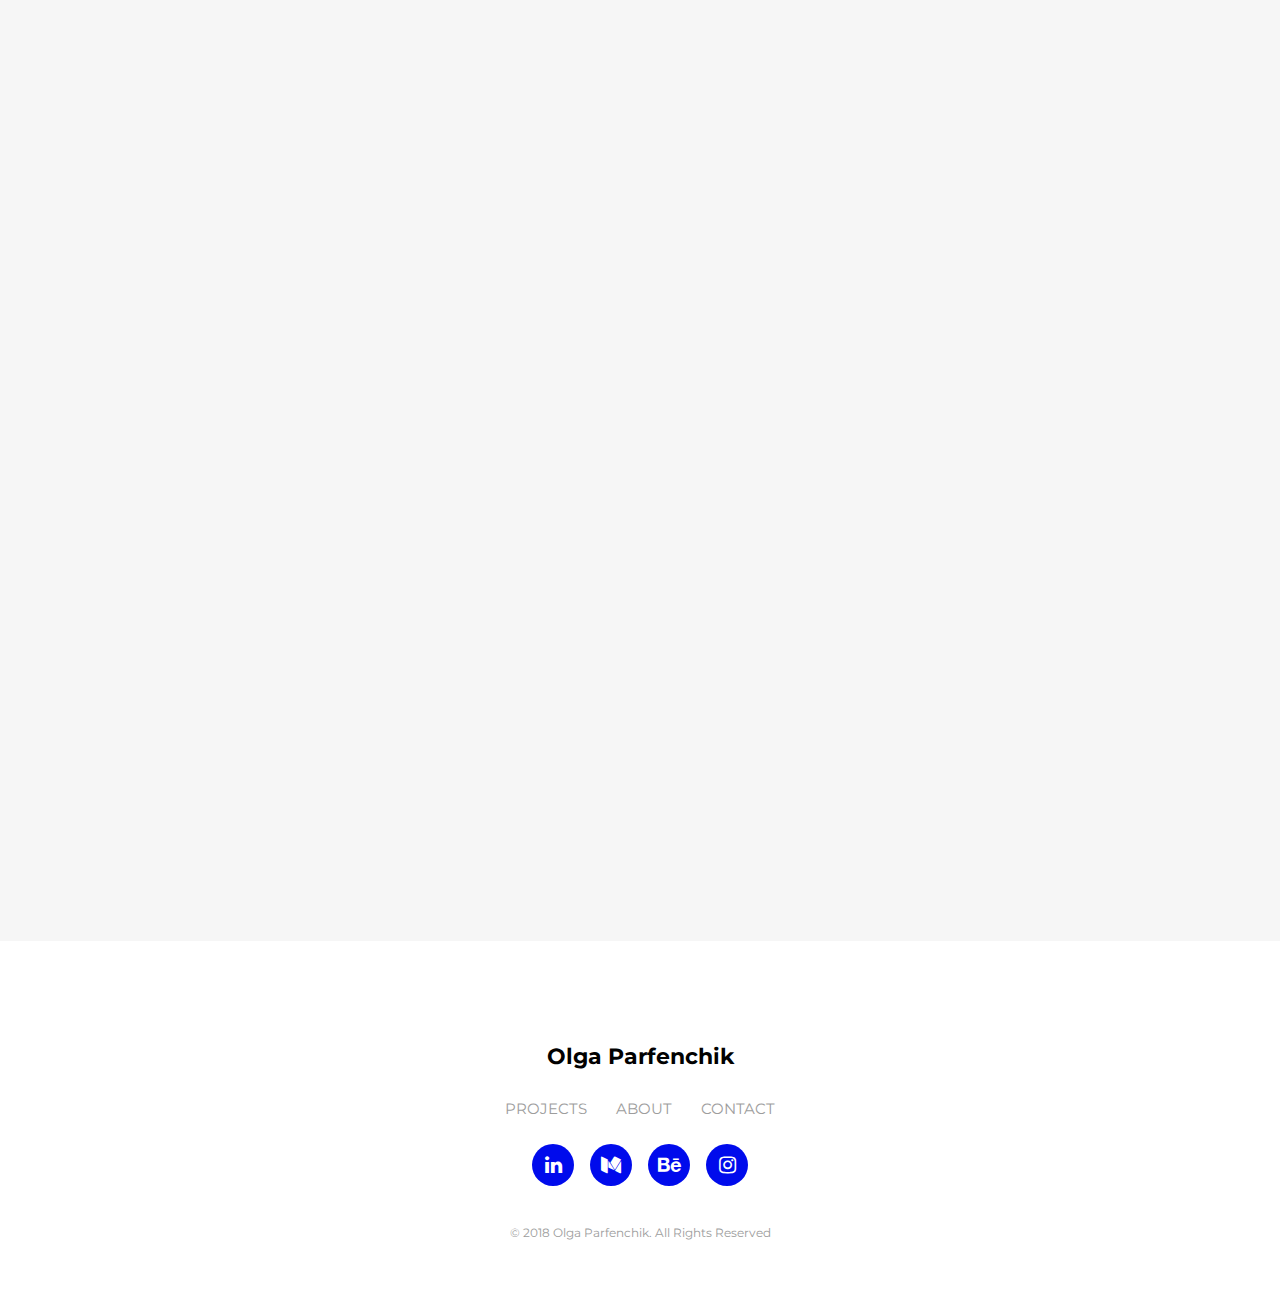
==== commit 668e6c05: "Opened for new opportunities" ====
--- a/index.html
+++ b/index.html
@@ -55,7 +55,7 @@
                         <header>
                             <h2><span>Hello</span> I'm Olga, a UX/UI Designer</h2>
                         </header>
-                        <p>Curious UX designer with a strong background <br>in UI Design and Illustration. Fueled by coffee</p>
+                        <p>With a user in mind, with a strong background <br>in UI Design and Illustration, fueled by coffee, <br>opened for new opportunities</p>
                     </article>
                 </section>
                 <div class="clearfix"></div>
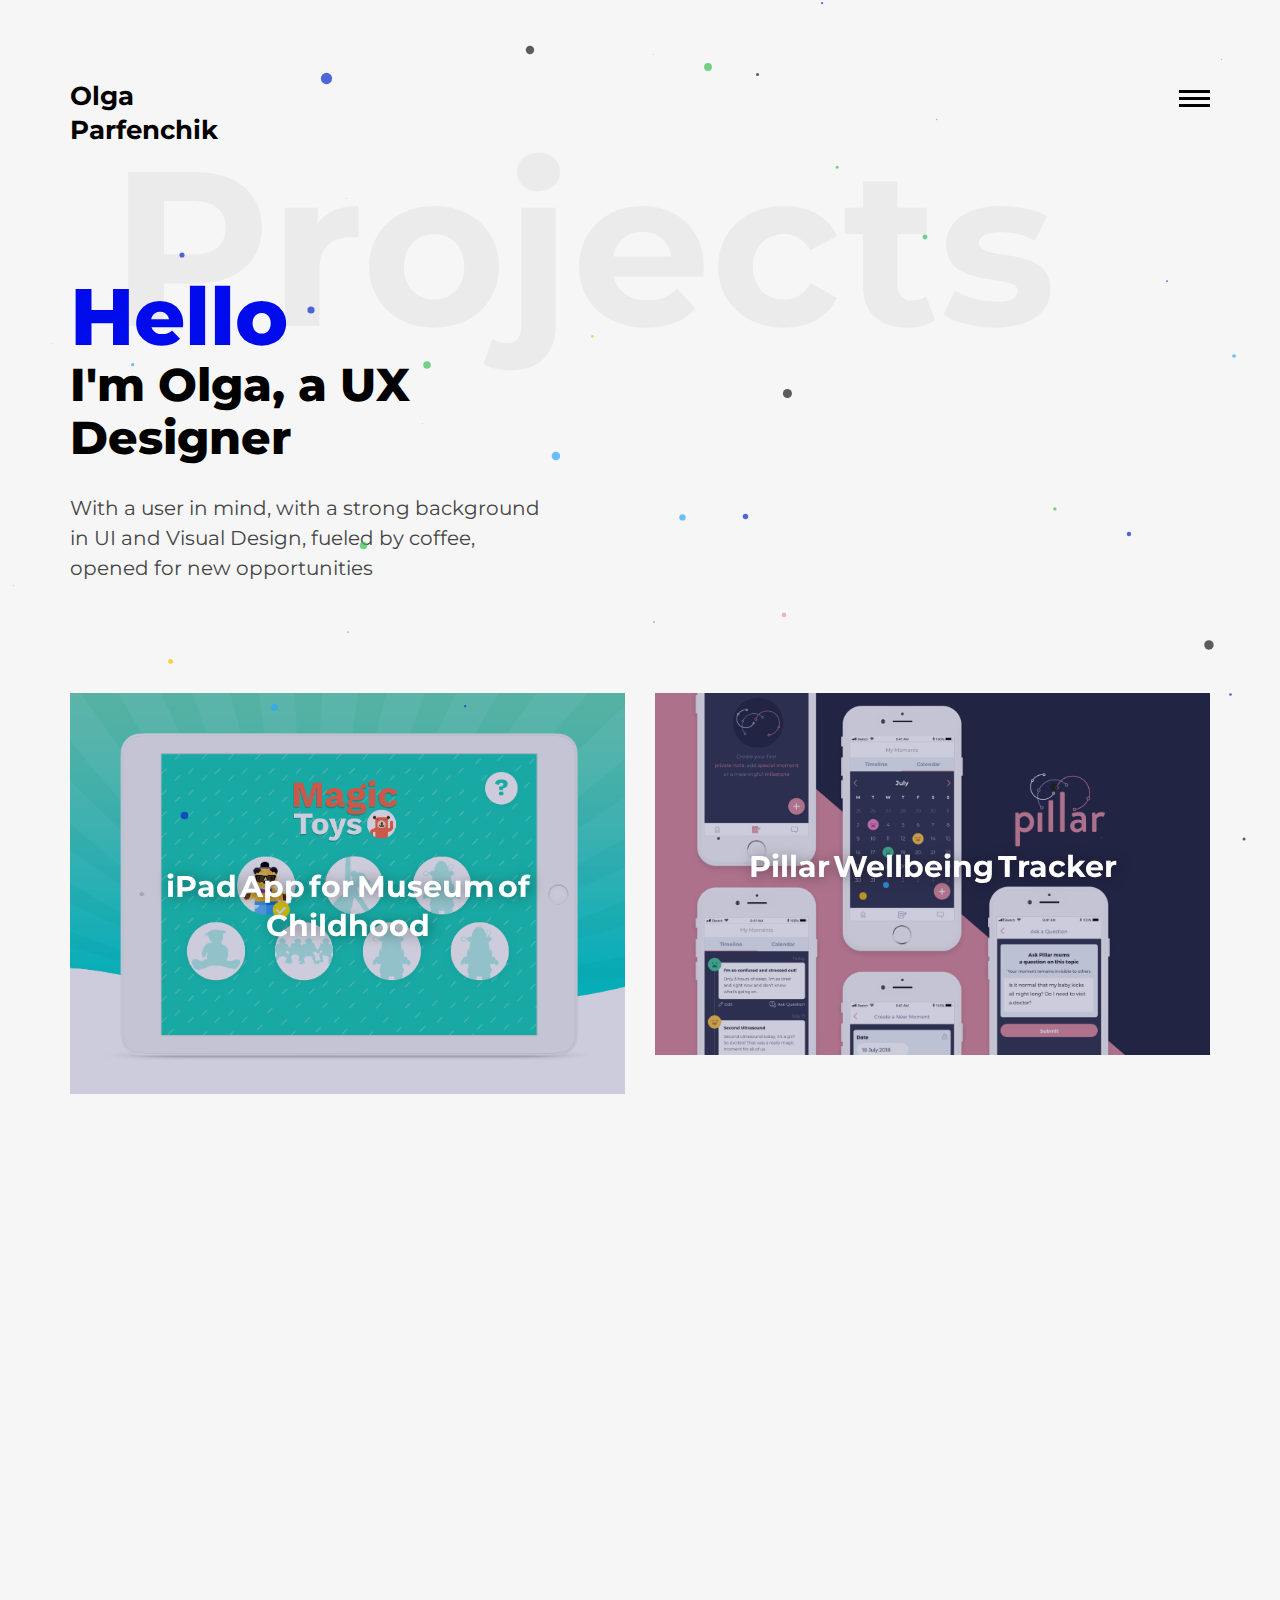
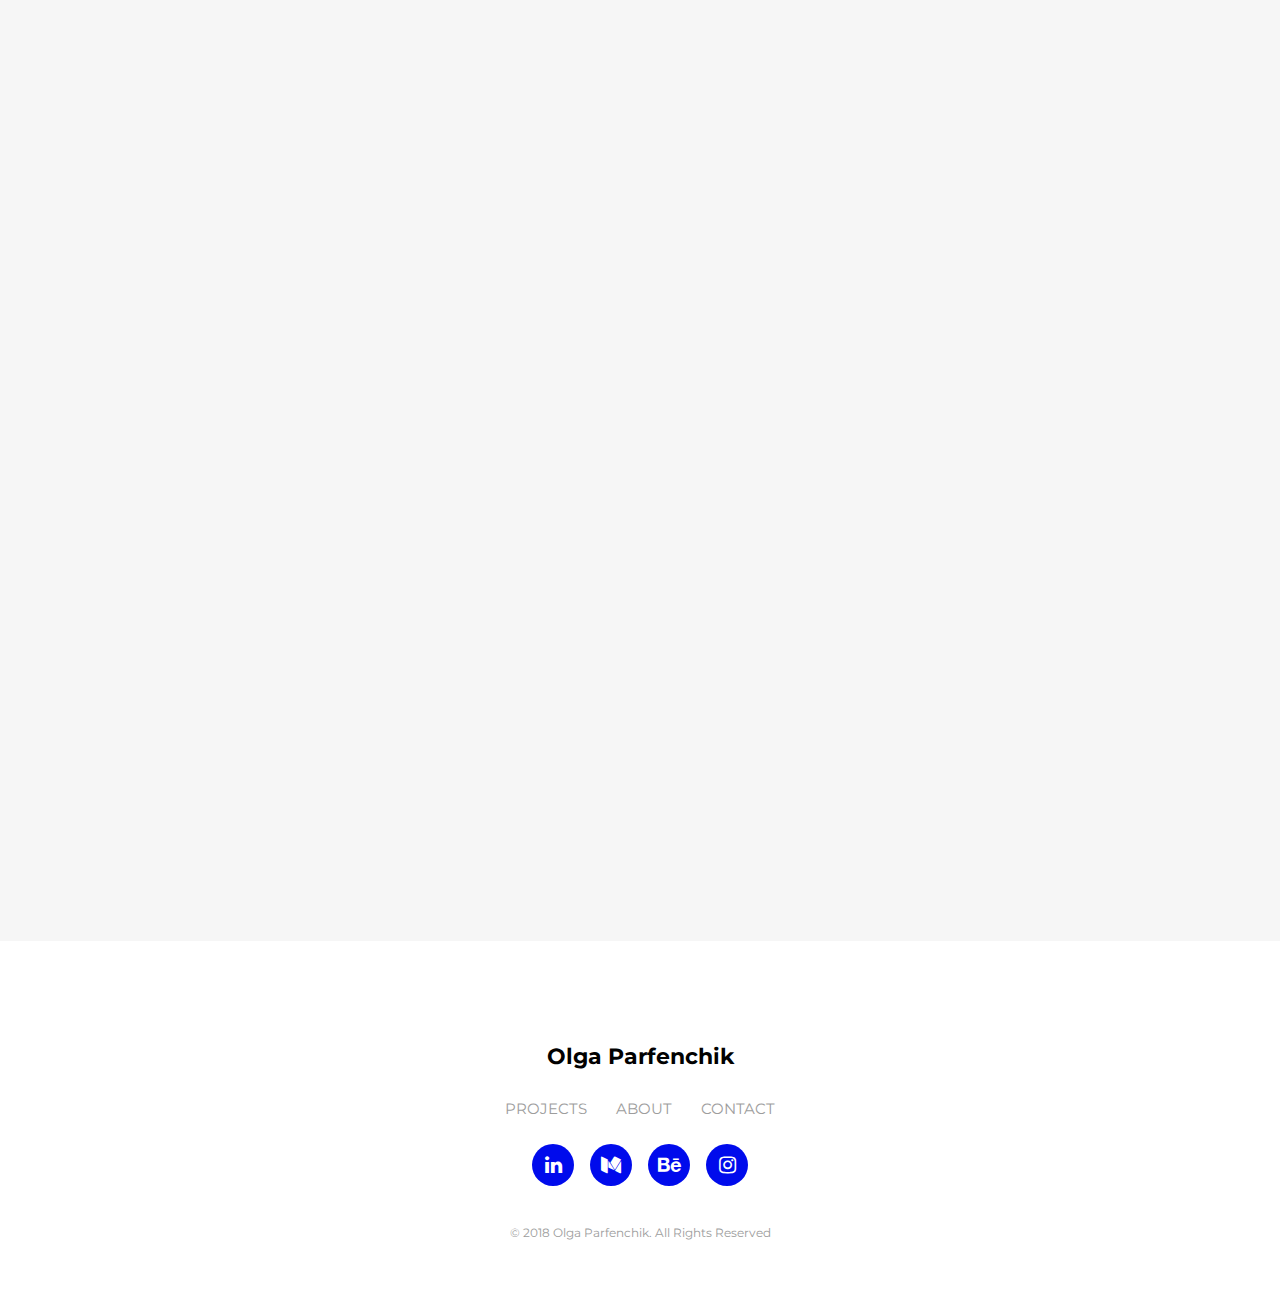
==== commit 15473c77: "UX designer" ====
--- a/index.html
+++ b/index.html
@@ -53,9 +53,9 @@
                 <section class="col-xs-12 col-sm-6 col-md-6 col-lg-6 ">
                     <article role="pge-title-content" id="home-title">
                         <header>
-                            <h2><span>Hello</span> I'm Olga, a UX/UI Designer</h2>
+                            <h2><span>Hello</span> I'm Olga, a UX Designer</h2>
                         </header>
-                        <p>With a user in mind, with a strong background <br>in UI Design and Illustration, fueled by coffee, <br>opened for new opportunities</p>
+                        <p>With a user in mind, with a strong background <br>in UI and Visual Design, fueled by coffee, <br>opened for new opportunities</p>
                     </article>
                 </section>
                 <div class="clearfix"></div>
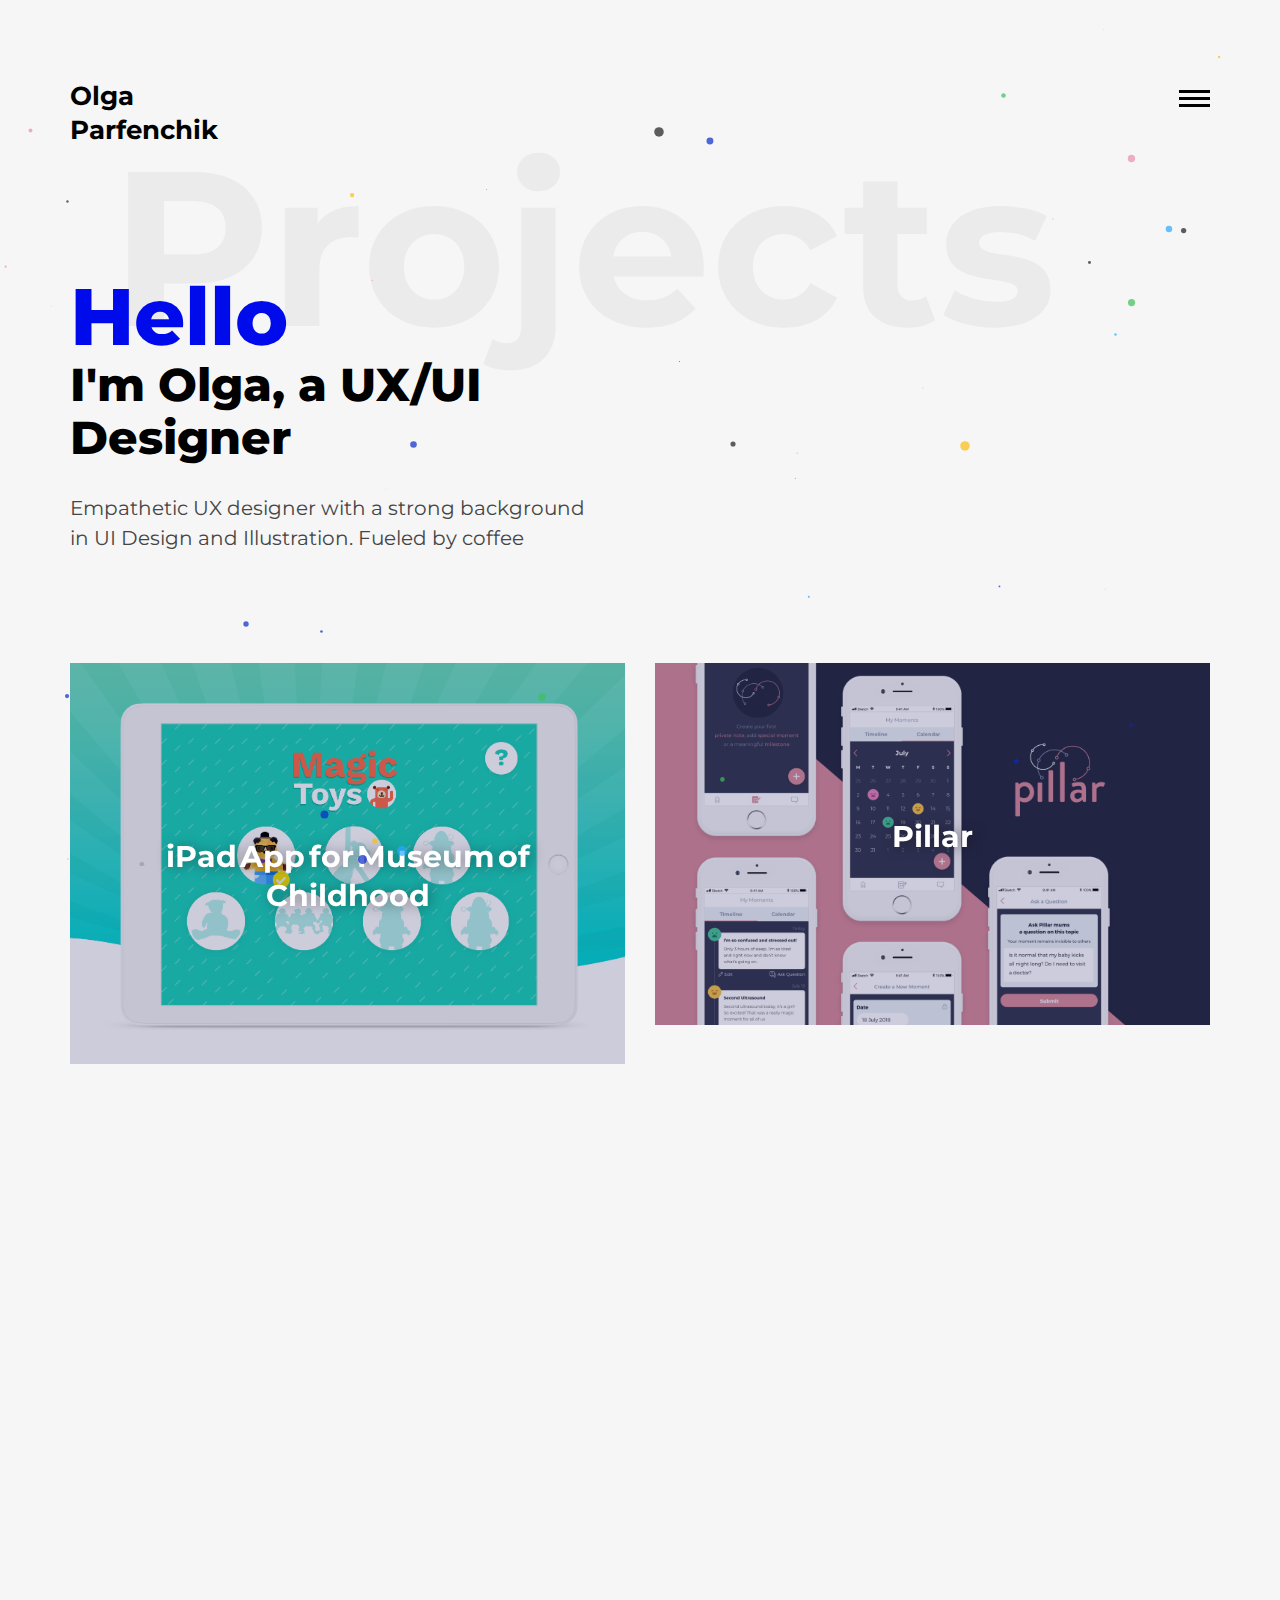
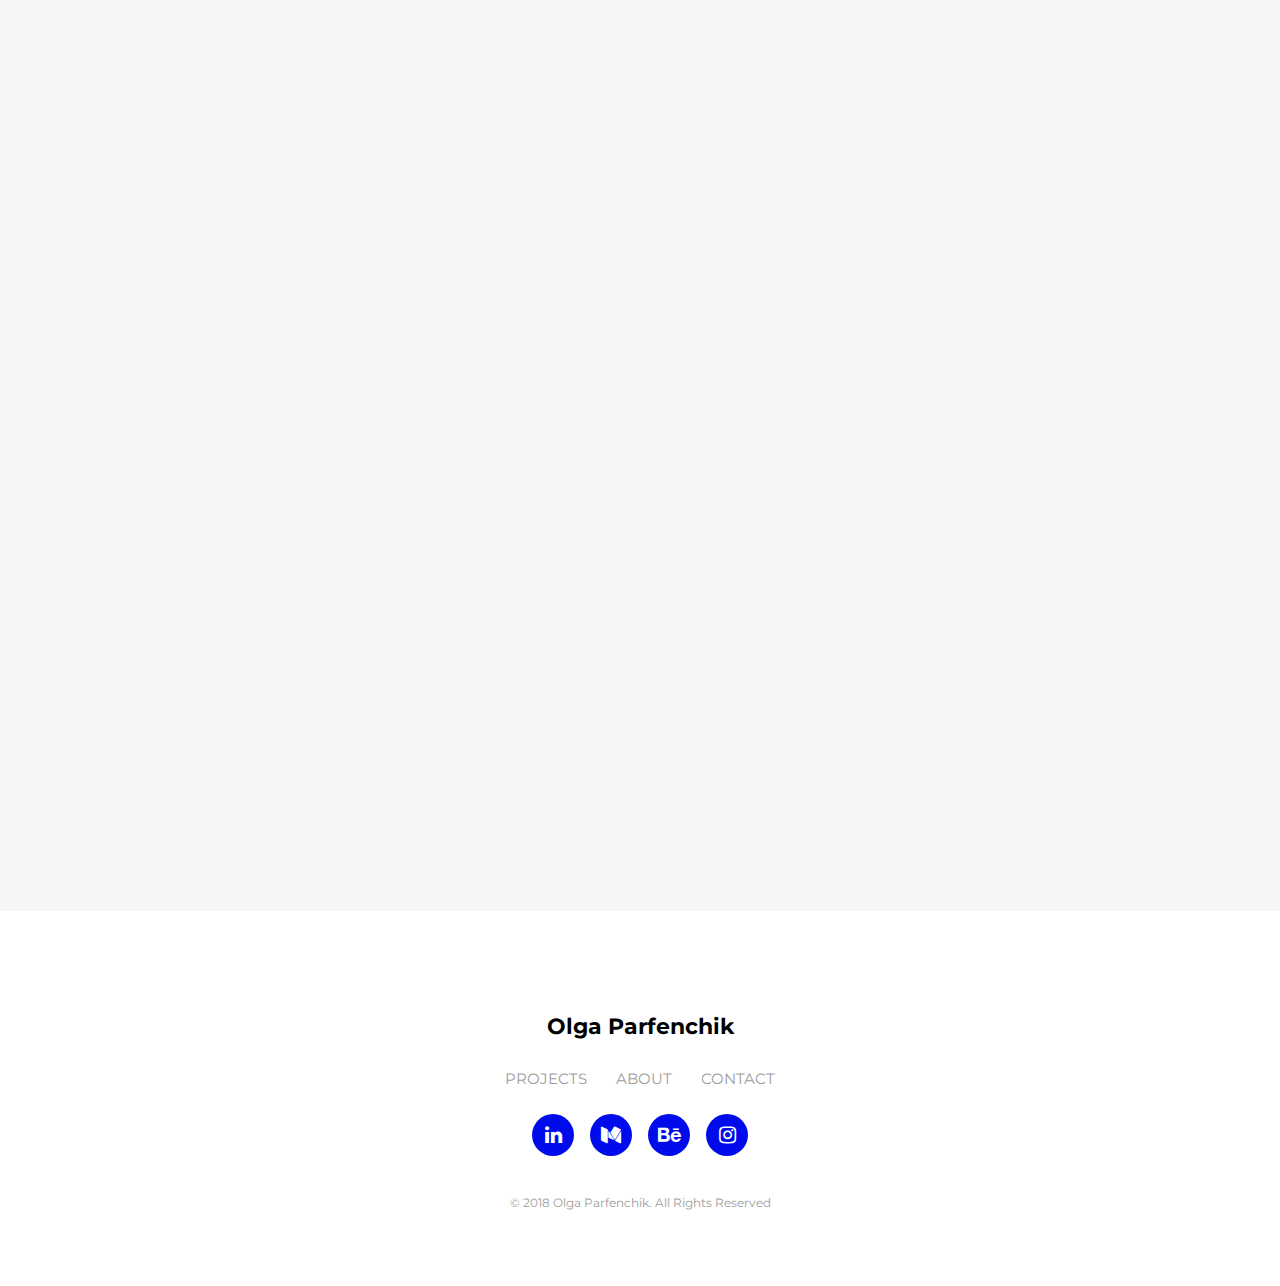
==== commit 7f8601ab: "Adding Hotjar analytics" ====
--- a/index.html
+++ b/index.html
@@ -53,9 +53,9 @@
                 <section class="col-xs-12 col-sm-6 col-md-6 col-lg-6 ">
                     <article role="pge-title-content" id="home-title">
                         <header>
-                            <h2><span>Hello</span> I'm Olga, a UX Designer</h2>
+                            <h2><span>Hello</span> I'm Olga, a UX/UI Designer</h2>
                         </header>
-                        <p>With a user in mind, with a strong background <br>in UI and Visual Design, fueled by coffee, <br>opened for new opportunities</p>
+                        <p>Empathetic UX designer with a strong background <br>in UI Design and Illustration. Fueled by coffee</p>
                     </article>
                 </section>
                 <div class="clearfix"></div>
@@ -123,9 +123,9 @@
                                     <img src="images/home-images/Pillar.png"class="img-responsive">
                                     <figcaption>
                                         <div>
-                                            <h2><span>Pillar Wellbeing Tracker</span></h2>
+                                            <h2><span>Pillar</span></h2>
                                             <p>Helping pregnant women and new mums with a new mood tracker</p>
-                                            <a href="works-details.html">View more</a>
+                                            <a href="project-pillar.html">View more</a>
                                         </div>
                                     </figcaption>
                                 </figure>
--- a/css/style.css
+++ b/css/style.css
@@ -116,6 +116,7 @@
 main[role="main-home-wrapper"] article[role="pge-title-content"],main[role="main-inner-wrapper"] article[role="pge-title-content"]{ padding-left:0px; padding-bottom:40px} /*150px*/
 #home-title{
     padding-bottom: 110px;
+    width: 580px;
 }
 main[role="main-home-wrapper"] article[role="pge-title-content"] header,main[role="main-inner-wrapper"] article[role="pge-title-content"] header{ padding-bottom:19px; padding-top:83px}
 main[role="main-home-wrapper"] article[role="pge-title-content"] header h2,main[role="main-inner-wrapper"] article[role="pge-title-content"] header h2{ font-size:46px; line-height:53px; color:#000; font-weight:800} /*#404040;*/
